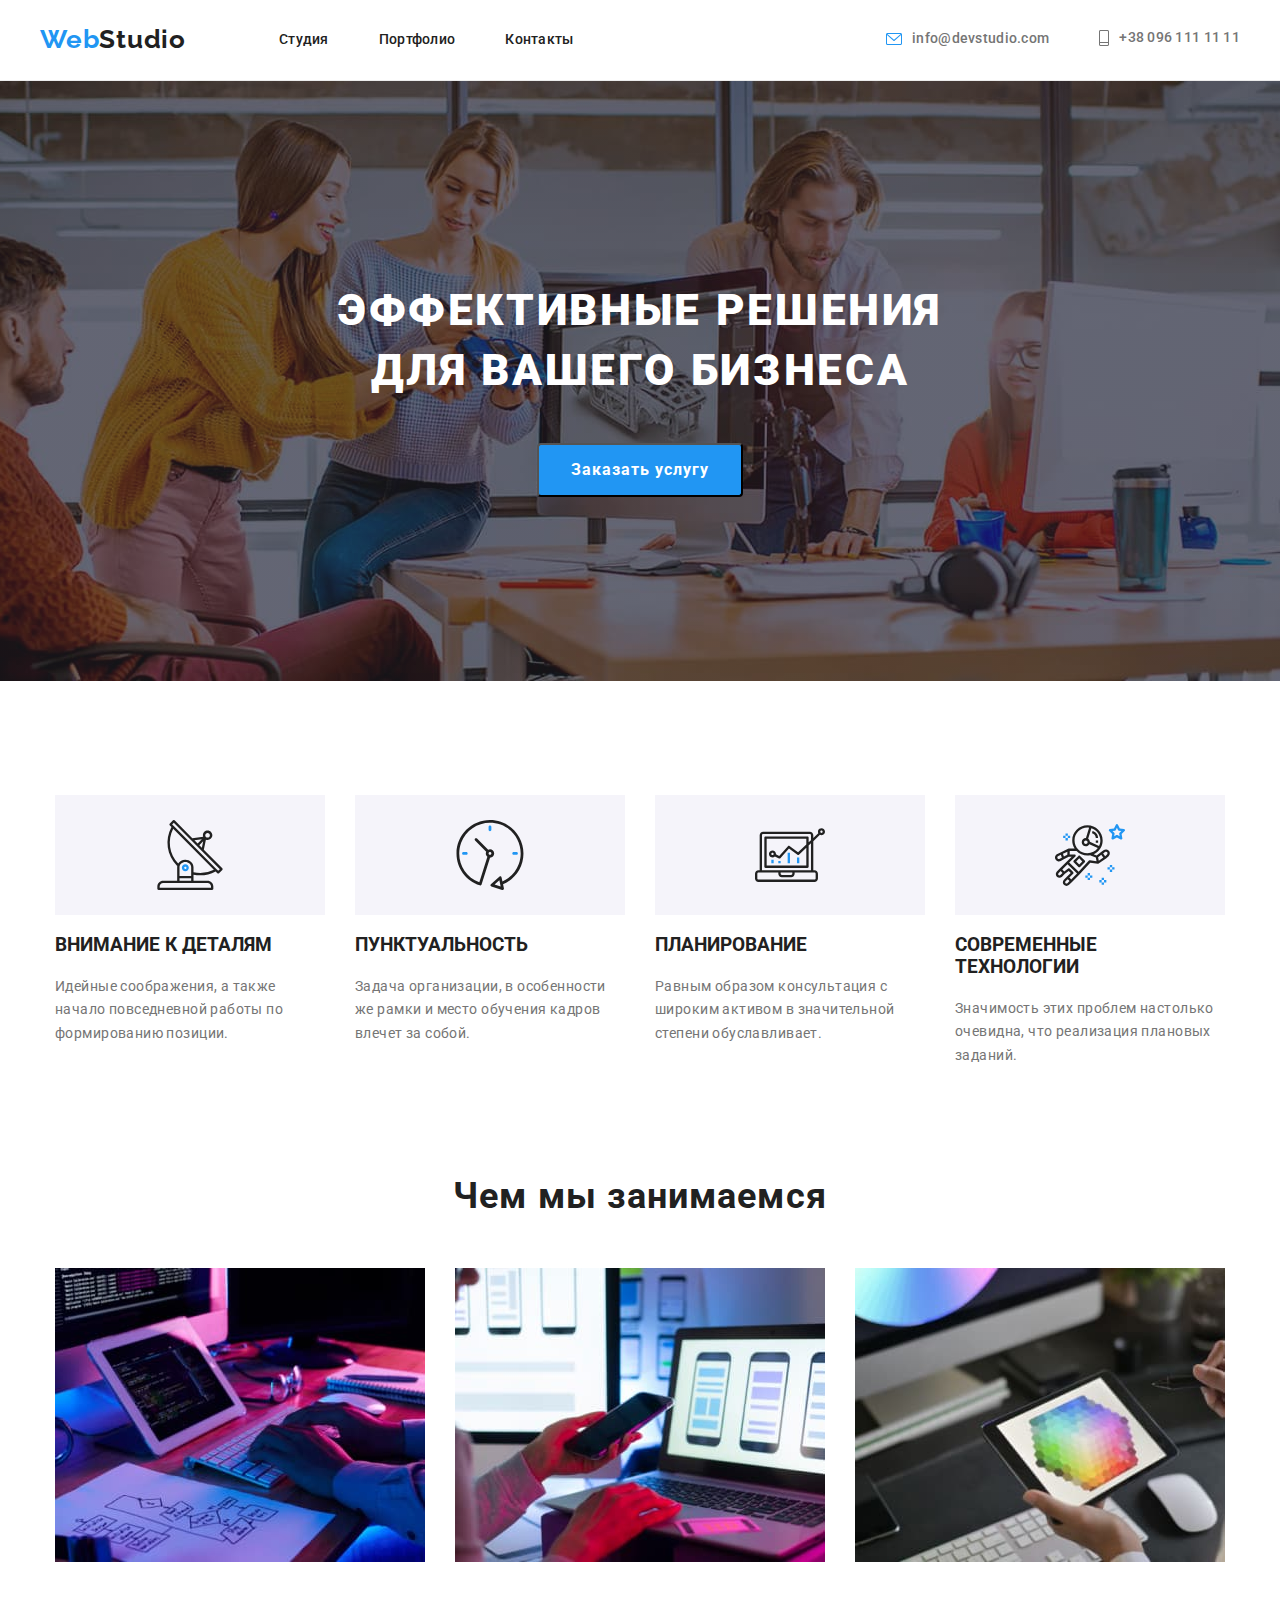
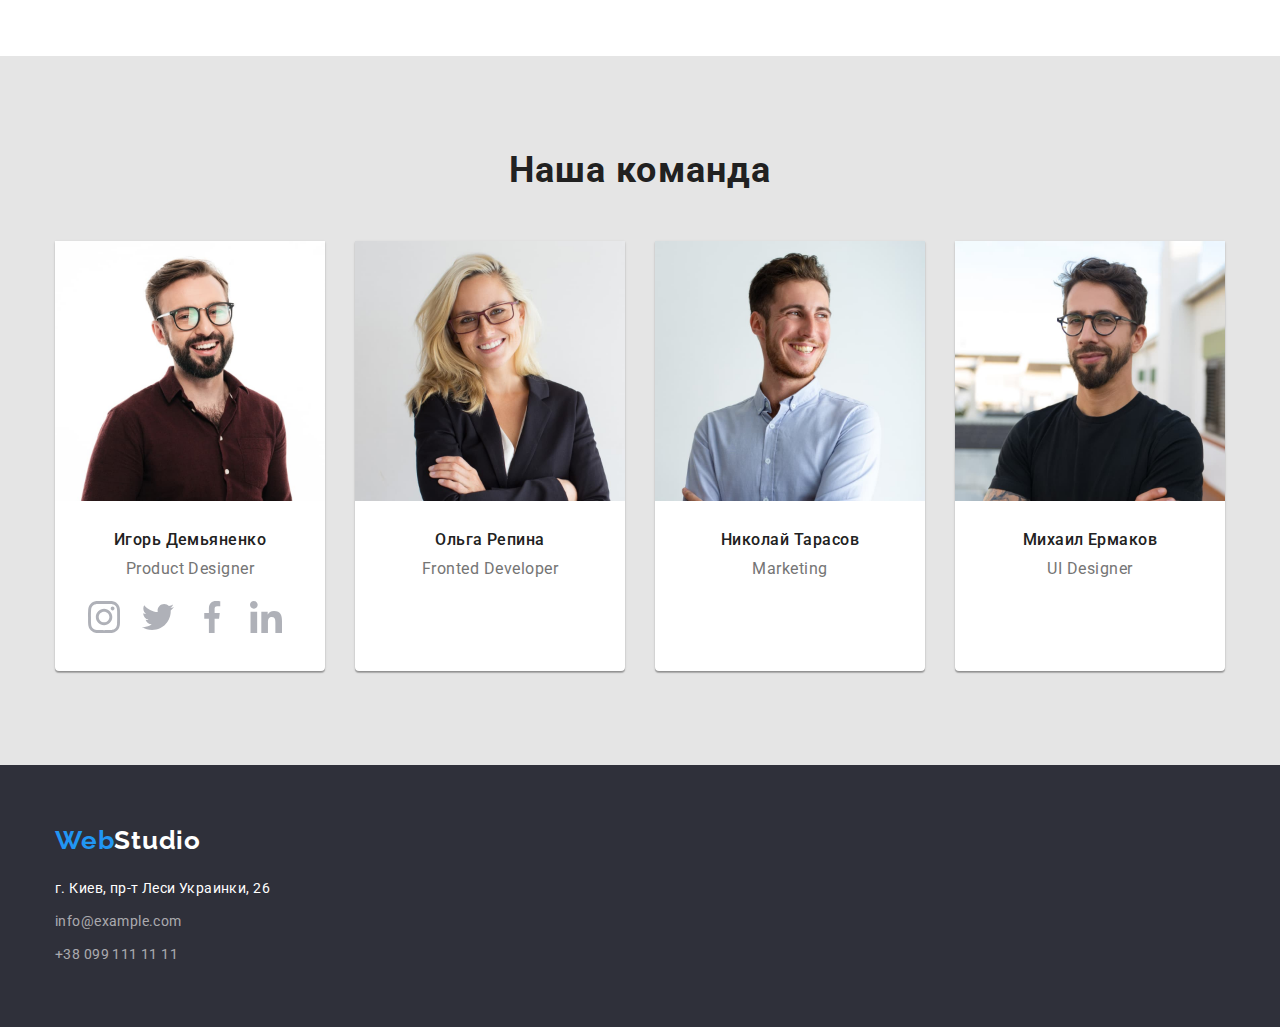
==== index.html @ d70fe823 "doing icons" ====
<!DOCTYPE html>
<html lang="ru">
  <head>
    <meta charset="UTF-8" />
    <meta http-equiv="X-UA-Compatible" content="IE=edge" />
    <meta name="viewport" content="width=device-width, initial-scale=1.0" />

    <title>Web Studio</title>
    <link rel="preconnect" href="https://fonts.gstatic.com" />
    <link
      href="https://fonts.googleapis.com/css2?family=Raleway:wght@700&family=Roboto:wght@400;500;700;900&display=swap"
      rel="stylesheet"
    />
    <link rel=stylesheet"
    href="https://cdnjs.cloudflare.com/ajax/libs/modern-normalize/1.0.0/modern-normalize.min.css">
    <link href="css/styles.css" type="text/css" rel="stylesheet" />
  </head>
  <body>

    <header class="page-header">
      <div class="container">
               
        <nav class="display-nav-page">
            <a class="logo" href="./index.html">Web<span class="studio-black">Studio</span></a>
          <ul class="site-nav list">
            <li class="group"><a class="link-header" href="/index.html">Студия</a></li>
            <li class="group">
              <a class="link-header" href="./portfolio.html">Портфолио</a>
            </li>
            <li class="group"><a class="link-header" href="">Контакты</a></li>
          </ul>
        </nav>
        <ul class="auth-nav list">
          <li class="group">
            <a class="link-header" href="mailto:info@devstudio.com"
              ><span class="icons-letter"></span>info@devstudio.com</a>
            
          </li>
          <li class="group">
            <a class="link-header" href="tel:+380961111111"
              ><span class="icons-tel"></span>+38 096 111 11 11</a
            >
          </li>
        </ul>
      </div>
    </header>
    <main>
      <div class="pictures-hero">
      <section class="page-hero">
          <h1 class="hero-title">Эффективные решения<br> для вашего бизнеса</h1>
          <button class="style-button" type="button">Заказать услугу</button>
      </section>
      </div>

      <section class="section-detail">
        <h2></h2>
        <div class="container">
          <ul class="features-list list">
            <li class="block-features">
              <h3 class="feature-title">ВНИМАНИЕ К ДЕТАЛЯМ</h3>
              <p>
                Идейные соображения, а также начало повседневной работы по
                формированию позиции.
              </p>
            </li>

            <li class="block-features">
              <h3 class="feature-title">ПУНКТУАЛЬНОСТЬ</h3>
              <p>
                Задача организации, в особенности же рамки и место обучения
                кадров влечет за собой.
              </p>
            </li>

            <li class="block-features">
              <h3 class="feature-title">ПЛАНИРОВАНИЕ</h3>
              <p>
                Равным образом консультация с широким активом в значительной
                степени обуславливает.
              </p>
            </li>

            <li class="block-features">
              <h3 class="feature-title">СОВРЕМЕННЫЕ ТЕХНОЛОГИИ</h3>
              <p>
                Значимость этих проблем настолько очевидна, что реализация
                плановых заданий.
              </p>
            </li>
          </ul>
        </div>
      </section>

      <section class="section">
        <div class="container">
          <h2 class="doing-work">Чем мы занимаемся</h2>
          <ul class="works list">
            <li class="block-works">
              <img src="./images/img(7).jpg" alt="IOS приложения" width="370" />
            </li>
            <li class="block-works">
              <img
                src="./images/img(1)(1).jpg"
                alt="Android приложения"
                width="370"
              />
            </li>
            <li class="block-works">
              <img
                src="./images/img(2)(1).jpg"
                alt="Windows приложения"
                width="370"
              />
            </li>
          </ul>
        </div>
      </section>
      <section class="team">
        <section class="section">
          <div class="container">
            <h2 class="doing-work">Наша команда</h2>

            <ul class="features list">
              <li class="person-features">
                <img
                  src="./images/img(3)(1).jpg"
                  alt="Product Designer"
                  width="270"
                />
                <div class="title-name-work"><h3 class="works-names">Игорь Демьяненко</h3>
                <p>Product Designer</p></div>
              
                  <ul class="icons-team">
                    <li class="icon-item"><a class="icons-social" href="">
                      <svg class="icon-inst">
                        <use href="./images/icons/icons.svg#icon-instagram"></use>
                      </svg>
                    </a></li>
                    <li class="icon-item"><a class="icons-social" href=""><svg class="icon-inst">
                      <use href="./images/icons/icons.svg#icon-twitter"></use>
                    </svg>
                  </a></li>
                    <li class="icon-item"><a class="icons-social" href=""><svg class="icon-inst">
                      <use href="./images/icons/icons.svg#icon-facebook"></use>
                    </svg></a></li>
                    <li class="icon-item"><a class="icons-social" href=""><svg class="icon-inst">
                      <use href="./images/icons/icons.svg#icon-linkedin"></use>
                    </svg></a></li>
                  </ul>
                
              </li>

              <li class="person-features">
                <img
                  src="./images/img(4)(1).jpg"
                  alt="Fronted Developer"
                  width="270"
                /><div class="title-name-work"><h3 class="works-names">Ольга Репина</h3>
                <p>Fronted Developer</p></div>
                
              </li>

              <li class="person-features">
                <img src="./images/img(5)(1).jpg" alt="Marketing" width="270" />
                <div class="title-name-work"><h3 class="works-names">Николай Тарасов</h3>
                <p>Marketing</p></div>
              </li>

              <li class="person-features">
                <img
                  src="./images/img(6)(1).jpg"
                  alt="UI Designer"
                  width="270"
                /><div class="title-name-work"><h3 class="works-names">Михаил Ермаков</h3>
                <p>UI Designer</p></div>
                
              </li>
            </ul>
          </div>
        </section>
      </section>
    </main>
    <footer class="address">
      <div class="container">
        <a href="./index.html" class="logo"
          >Web<span class="studio-white">Studio</span></a
        >
        <address>
          <ul class="footer-list list">
            <li class="street-house">г. Киев, пр-т Леси Украинки, 26</li>
            <li>
              <a class="email-address" href="mailto:info@example.com"
                >info@example.com</a
              >
            </li>
            <li>
              <a class="tel-address" href="tel:+380991111111"
                >+38 099 111 11 11</a
              >
            </li>
          </ul>
        </address>
      </div>
    </footer>
  </body>
</html>
---- css/styles.css ----
:root {
  --primery-color: #212121;
  --title-color: #757575;
  --accent-color: #2196f3;
  --primery-background: white;
  --section-background: #e5e5e5;
  --card-set-gap: 30px;
  --card-shadow: 0px 2px 1px -1px rgba(0, 0, 0, 0.2),
    opx 1px 1px 0px rgba(0, 0, 0, 0.14), 0px 1px 3px 0px rgba(0, 0, 0, 0.12);
  --primery-text: "Roboto", sans-serif;
}
/* Изменение стандарта разметки страницы с content- box,
 для стабилизации ширины */

html {
  box-sizing: border-box;
}
/* *,
*::before,
*::after {
  box-sizing: inherit;
} */

body {
  font-family: var(--primery-text);
  color: var(--primery-color);
  background: var(--primery-background);
  text-decoration: none;
  margin: 0;
}
img {
  display: block;
}

.container {
  width: 1200px;
  margin-left: auto;
  margin-right: auto;
  padding-left: 15px;
  padding-right: 15px;
  box-sizing: border-box;
  /* background-color: tomato; */
}

.list {
  list-style: none;
  margin: 0;
  padding: 0;
}
/* top header */

.logo {
  /* cursor: default; */
  font-family: Raleway;
  font-weight: bold;
  font-size: 26px;
  line-height: 1.2em;
  text-decoration: none;
  letter-spacing: 0.03em;
  color: var(--accent-color);
  margin: 0px;
  /* display: flex; */
}
.studio-black {
  color: var(--primery-color);
}
/* front header */
.link-header {
  text-decoration: none;
  /* cursor: default; */
}

.page-header {
  font-family: var(--primery-text);
  font-weight: 500;
  font-size: 14px;
  line-height: 1.14em;
  letter-spacing: 0.02em;
  text-decoration: none;
  border-bottom: 1px solid #ececec;
  padding-bottom: 25px;
  padding-top: 24px;
}
/* header menu */
.page-header .container {
  display: flex;
  justify-content: space-between;
  padding: 0;
}

.display-nav-page {
  display: flex;
  align-items: center;
}
.site-nav {
  display: flex;
  margin-left: 93px;
  padding: 0;
}
.site-nav .group {
  margin-left: 50px;
}
.site-nav .group:first-child {
  margin-left: 0;
}
.auth-nav {
  display: flex;
  align-items: center;
  padding: 0;
}
.auth-nav .group {
  margin-right: 50px;
}
.auth-nav .group:last-child {
  margin-right: 0;
}
.page-hero {
  /* background: #2f303a; */
  color: #ffffff;
  font-family: var(--primery-text);
  font-weight: 900;
  font-size: 44px;
  line-height: 1.36em;
  text-align: center;
  letter-spacing: 0.06em;
  text-transform: uppercase;
  padding-top: 200px;
  padding-bottom: 200px;
}
/* Four works with back.-image */

.pictures-hero {
  max-width: 1600px;
  height: 600px;
  margin-left: auto;
  margin-right: auto;
  background-image: linear-gradient(
      to right,
      rgba(47, 48, 58, 0.4),
      rgba(47, 48, 58, 0.4)
    ),
    url("../images/Img(1)66.jpg");
  background-position: center;
  background-size: cover;
  background-repeat: no-repeat;
}

.hero-title {
  font-family: var(--primery-text);
  font-weight: 900;
  font-size: 44px;
  line-height: 1.36em;
  text-align: center;
  align-self: center;
  letter-spacing: 0.06em;
  text-transform: uppercase;
  margin: 0 0 30px 0;
}

.auth-nav.link {
  font-family: var(--primery-text);
  font-weight: 500;
  font-size: 14px;
  line-height: 1.14em;
  letter-spacing: 0.02em;
}

.page-hero button {
  font-family: var(--primery-text);
  font-weight: bold;
  font-size: 16px;
  line-height: 1.87em;
  align-items: center;
  text-align: center;
  letter-spacing: 0.06em;
  border-radius: 4px;
}

/* body */
/* optimization details work */
.section {
  padding-top: 94px;
  padding-bottom: 94px;
}
.section-detail {
  padding-top: 94px;
}
.empty {
  pading-bottom: 0;
}
.features-list {
  display: flex;
  flex-wrap: wrap;
  padding: 0;
  margin-right: -30px;
}
.features-list .block-features {
  width: 270px;
  margin-right: 30px;
}
.block-features::before {
  content: "";
  display: block;
  height: 120px;
  background-repeat: no-repeat;
  background-position: center;
  background-color: #f5f4fa;
}
.block-features:nth-child(1)::before {
  background-image: url(..//images/icons/antenna.svg);
}
.block-features:nth-child(2)::before {
  background-image: url(..//images/icons/2.svg);
}
.block-features:nth-child(3)::before {
  background-image: url(..//images/icons/3.svg);
}
.block-features:nth-child(4)::before {
  background-image: url(..//images/icons/4.svg);
}
/* persons team Icons */

.icons-team {
  display: flex;
  justify-content: center;
  align-items: center;
  flex-direction: row;
  margin: 0;
  padding: 0;
  list-style: none;
  margin-left: -10px;
}
.icon-item {
  margin-left: 10px;
  margin-bottom: 32px;
}
.icon-item:first-child {
  margin-left: 0;
}
.icons-social {
  width: 44px;
  height: 44px;
  border-radius: 50%;
  display: flex;
  justify-content: center;
  align-items: center;
}
.icon-inst {
  width: 32px;
  height: 32px;
  fill: #AFB1B8
}
.icons-social:hover,
.icons-social:focus {
  background: var(--accent-color);
  color: white;
} 

/* .icons-social:nth-child(1) {
  background-image: url(..//images/icons.svg/instagram.svg); 
  background-position: center;
  background-repeat: no-repeat;
  border-radius: 50%;
  background-size: 20px;
  margin-left: 30px;
}
.icons-social:nth-child(2) {
  background-image: url(..//images/icons.svg/twitter.svg); 
  background-position: center;
  background-repeat: no-repeat;
  border-radius: 50%;
}
.icons-social:nth-child(3) {
  background-image: url(..//images/icons.svg/facebook.svg); 
  background-position: center;
  background-repeat: no-repeat;
  border-radius: 50%;
}
.icons-social:nth-child(4) {
  background-image: url(..//images/icons.svg/linkedin.svg); 
   background-position: center;
  background-repeat: no-repeat;
  border-radius: 50%; 
  margin-right: 30px;
}
.icons-social {
  margin: 10px; */
}
*/ .features-list h3 {
  font-family: var(--primery-text);
  font-weight: bold;
  font-size: 14px;
  line-height: 1.14em;
  letter-spacing: 0.03em;
  text-transform: uppercase;
}

.features-list p {
  color: var(--title-color);
  font-family: var(--primery-text);
  font-size: 14px;
  line-height: 1.7em;
  letter-spacing: 0.03em;
}
.works {
  margin-top: 0;
  display: flex;
  /* flex-wrap: nowrap; */
  /* align-self: center; */
}
.block-works {
  margin-left: 30px;
}
.block-works:first-child {
  margin-left: 0;
}

.doing-work {
  font-family: var(--primery-text);
  font-weight: bold;
  font-size: 36px;
  line-height: 1.16em;
  text-align: center;
  letter-spacing: 0.03em;

  margin: 0 0 50px;
}
.works-names {
  font-family: var(--primery-text);
  font-weight: 500;
  font-size: 16px;
  line-height: 1.18;
  text-align: center;
  letter-spacing: 0.03em;
  margin: 0;
  padding-bottom: 10px;
}
.title-name-work {
  text-align: center;
  padding-bottom: 16px;
  padding-top: 30px;
}

.features-list {
  margin-bottom: 0;
}
.features {
  display: flex;
  flex-wrap: nowrap;
  margin: 0;
  padding: 0;
}
.features .person-features {
  box-shadow: 0px 1px 3px rgba(0, 0, 0, 0.12), 0px 1px 1px rgba(0, 0, 0, 0.14),
    0px 2px 1px rgba(0, 0, 0, 0.2);
  border-radius: 0px 0px 4px 4px;
  background: var(--primery-background);
  margin-left: 30px;
}
.features .person-features:first-child {
  margin-left: 0;
}
/* box-shadow: var(--card-shadow);*/

.features p {
  font-family: var(--primery-text);
  font-size: 16px;
  line-height: 1.18em;
  text-align: center;
  letter-spacing: 0.03em;
  color: var(--title-color);
  margin: 0;
}

.site-nav .link-header {
  font-family: var(--primery-text);
  font-weight: 500;
  font-size: 14px;
  line-height: 1.14em;
  letter-spacing: 0.02em;
  color: var(--primery-color);
}
/* Icons headre-contacts */
.link-header {
  display: inline-flex;
  align-items: center;
}
.icons-letter {
  display: inline-block;
  width: 16px;
  height: 12px;
  margin-right: 10px;
  background-image: url(..//images/icons/convert.svg);
}
.icons-tel {
  display: inline-block;
  width: 10px;
  height: 16px;
  margin-right: 10px;
  background-image: url(..//images/icons/phone.svg);
}

.site-nav .link-header:hover,
.site-nav .link-header:focus,
.auth-nav .link-header:hover,
.auth-nav .link-header:focus {
  color: var(--accent-color);
}
.auth-nav .link-header {
  color: var(--title-color);
}
.features-list p {
  color: var(--title-color);
}

/* colors section */

.section {
  color: var(--primery-color);
}
.team {
  background-color: var(--section-background);
}

.section-button p {
  color: var(--title-color);
}

/* footer */

.address {
  background: #2f303a;
  font-family: var(--primery-text);
  font-weight: normal;
  font-size: 14px;
  line-height: 1.71em;
  letter-spacing: 0.03em;
  margin: 0;
  padding: 60px 0 60px;
}

.email-address {
  font-family: var(--primery-text);
  font-style: normal;
  font-weight: normal;
  font-size: 14px;
  line-height: 1.71em;
  letter-spacing: 0.03em;
  color: rgba(255, 255, 255, 0.6);
}
address li {
  margin-top: 9px;
}
.footer-list {
  padding: 0;
  margin: 0;
}
.tel-address {
  font-family: var(--primery-text);
  font-weight: normal;
  font-size: 14px;
  line-height: 1.71em;
  letter-spacing: 0.03em;
  color: rgba(255, 255, 255, 0.6);
}

.street-house {
  font-family: var(--primery-text);
  font-style: normal;
  font-weight: normal;
  font-size: 14px;
  line-height: 1.71;
  color: #ffffff;
  letter-spacing: 0.03em;
  margin-top: 20px;
}

/* button */

.style-button {
  color: white;
  background: var(--accent-color);
  cursor: pointer;
  padding: 10px 32px;
  margin: auto;
}

/* sectioin porfolio */

.section-button {
  font-family: var(--primery-text);
  font-weight: 500;
  font-size: 16px;
  line-height: 1.62em;
  /* text-align: center; */
  letter-spacing: 0.03em;
  color: var(--primery-color);
  padding-top: 94px;
  padding-bottom: 94px;
}
.button-line {
  justify-content: center;
  display: flex;
  list-style: none;
  margin-bottom: 56px;
  padding: 0;
  margin-top: 0;
}

.link {
  font-family: var(--primery-text);
  font-weight: 500;
  font-size: 16px;
  line-height: 1.62em;
  text-align: center;
  letter-spacing: 0.03em;

  padding: 6px 22px;
  /* background: var(--primery-background); */
  border-radius: 4px;
  cursor: pointer;
  border: none;
  background: #f5f4fa;
}
.button-line li {
  margin-left: 8px;
}
.button-line li:first-child {
  margin-left: 0;
}

.link:hover,
.link:focus {
  background-color: var(--accent-color);
  color: var(--primery-background);
}
.link {
  color: var(--primery-color);
}

.project-works h3 {
  font-family: var(--primery-text);
  font-style: normal;
  font-weight: bold;
  font-size: 18px;
  line-height: 2em;
  letter-spacing: 0.06em;
}

.project-works p {
  font-family: var(--primery-text);
  font-weight: normal;
  font-size: 16px;
  line-height: 1.87em;
  letter-spacing: 0.03em;
}
/* оформление flexbox-index */
.feautures-list {
  display: flex;
}

/* оформление flexbox-portfolio */
.project-works {
  display: flex;
  flex-wrap: wrap;
  padding: 0;
  margin-bottom: 0;
  /* margin-left: calc(-1 * var(--card-set-gap));
  margin-top: calc(-1 * var(--card-set-gap)); */
}

.project-works .block-projects {
  flex-basis: calc(100% / 3 -20px);
  margin-left: var(--card-set-gap);
  margin-top: var(--card-set-gap);
}
.block-projects:nth-child(3n + 1) {
  margin-left: 0;
}
.block-projects:nth-child(-n + 3) {
  margin-top: auto;
}
.card-heading {
  padding: 0 0 4px 0;
  text-align: left;
  margin: 0 24px;
}

.card-text {
  text-align: left;
  margin: 0 24px;
}
.card-content {
  border: 1px solid #eeeeee;
  padding: 20px 0;
}

/* logo white */
.studio-white {
  color: white;
}
.email-address,
.tel-address {
  font-style: normal;
  text-decoration: none;
}
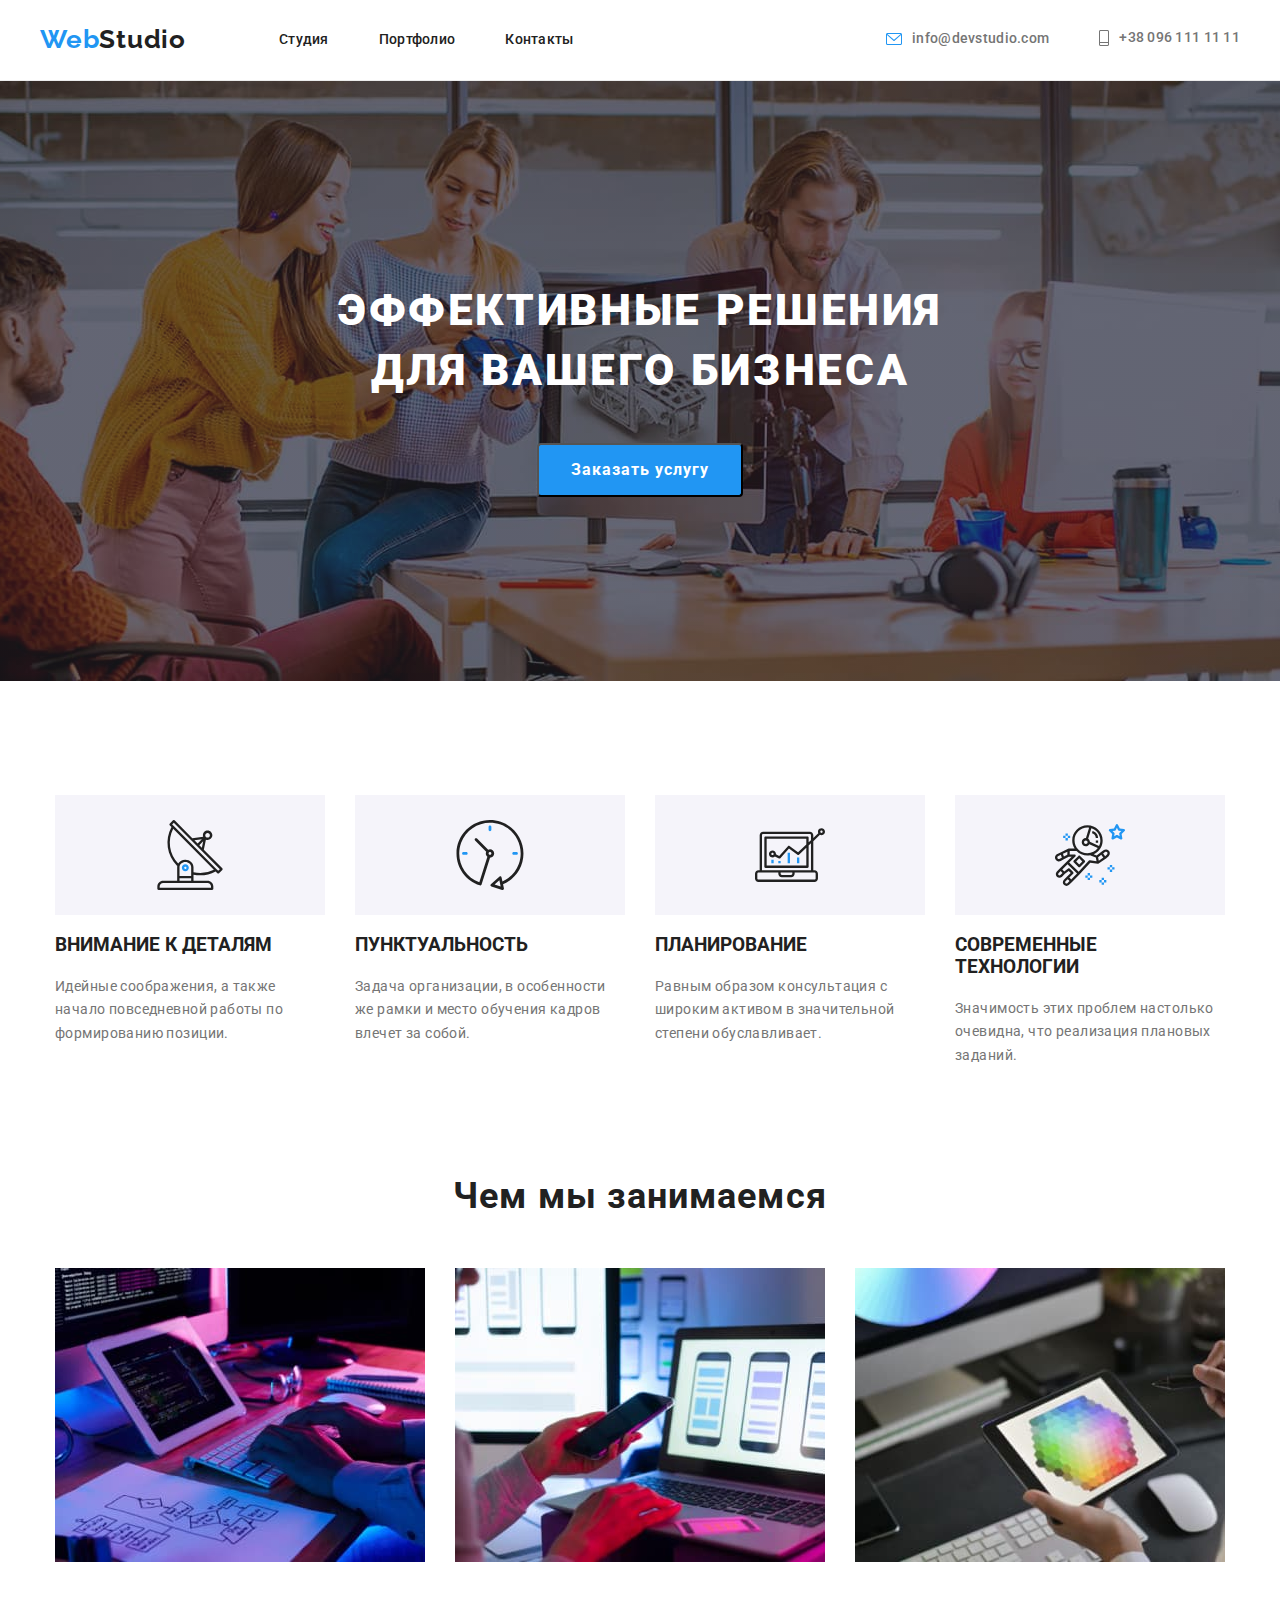
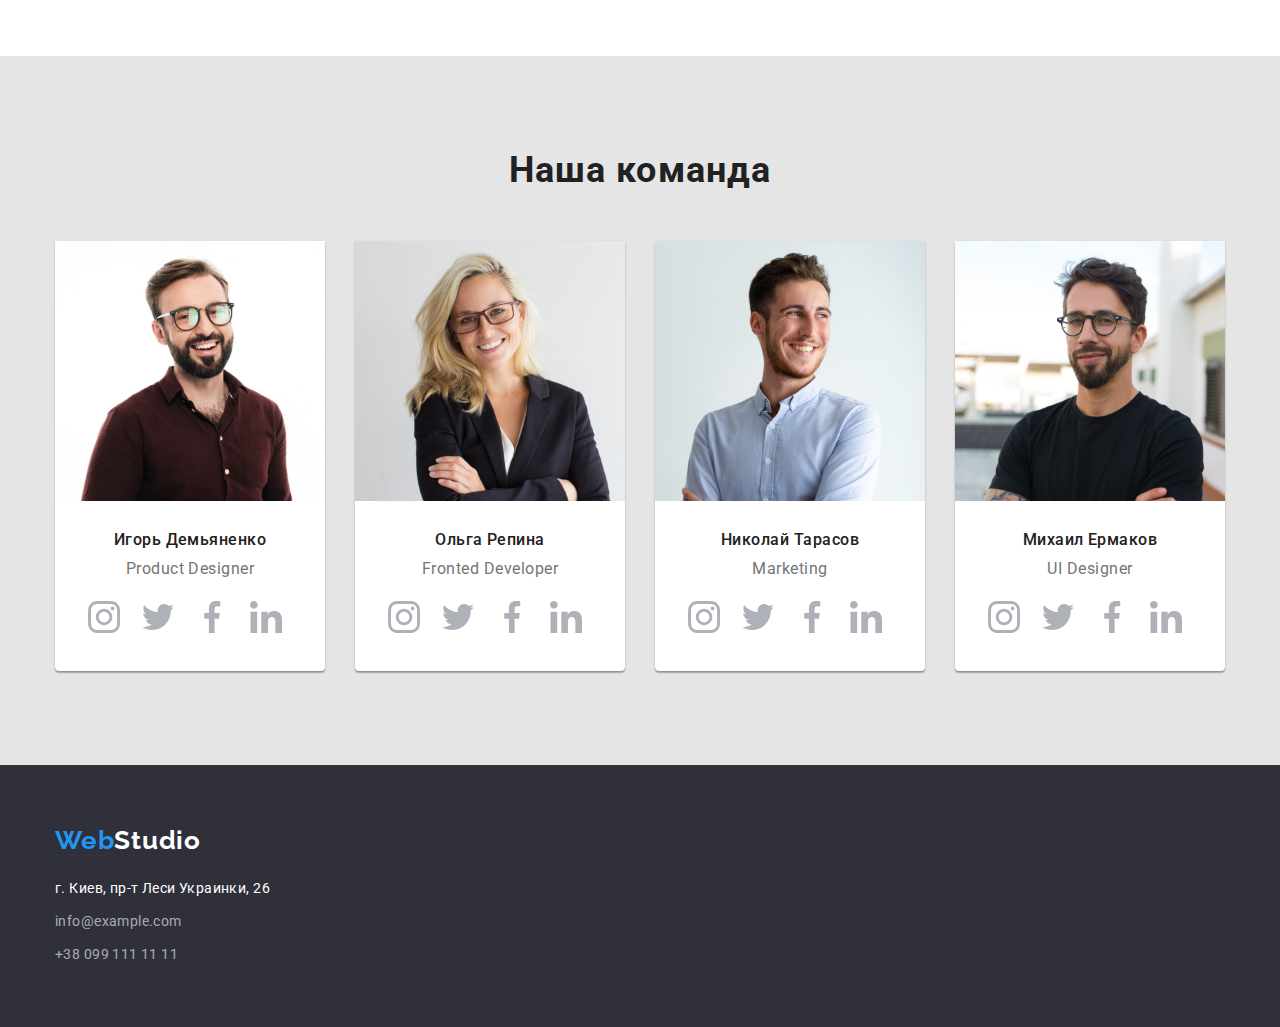
==== commit 59c88d3a: "before clients" ====
--- a/index.html
+++ b/index.html
@@ -157,6 +157,23 @@
                   width="270"
                 /><div class="title-name-work"><h3 class="works-names">Ольга Репина</h3>
                 <p>Fronted Developer</p></div>
+                <ul class="icons-team">
+                  <li class="icon-item"><a class="icons-social" href="">
+                      <svg class="icon-inst">
+                        <use href="./images/icons/icons.svg#icon-instagram"></use>
+                      </svg>
+                    </a></li>
+                  <li class="icon-item"><a class="icons-social" href=""><svg class="icon-inst">
+                        <use href="./images/icons/icons.svg#icon-twitter"></use>
+                      </svg>
+                    </a></li>
+                  <li class="icon-item"><a class="icons-social" href=""><svg class="icon-inst">
+                        <use href="./images/icons/icons.svg#icon-facebook"></use>
+                      </svg></a></li>
+                  <li class="icon-item"><a class="icons-social" href=""><svg class="icon-inst">
+                        <use href="./images/icons/icons.svg#icon-linkedin"></use>
+                      </svg></a></li>
+                </ul>
                 
               </li>
 
@@ -164,6 +181,23 @@
                 <img src="./images/img(5)(1).jpg" alt="Marketing" width="270" />
                 <div class="title-name-work"><h3 class="works-names">Николай Тарасов</h3>
                 <p>Marketing</p></div>
+                <ul class="icons-team">
+                  <li class="icon-item"><a class="icons-social" href="">
+                      <svg class="icon-inst">
+                        <use href="./images/icons/icons.svg#icon-instagram"></use>
+                      </svg>
+                    </a></li>
+                  <li class="icon-item"><a class="icons-social" href=""><svg class="icon-inst">
+                        <use href="./images/icons/icons.svg#icon-twitter"></use>
+                      </svg>
+                    </a></li>
+                  <li class="icon-item"><a class="icons-social" href=""><svg class="icon-inst">
+                        <use href="./images/icons/icons.svg#icon-facebook"></use>
+                      </svg></a></li>
+                  <li class="icon-item"><a class="icons-social" href=""><svg class="icon-inst">
+                        <use href="./images/icons/icons.svg#icon-linkedin"></use>
+                      </svg></a></li>
+                </ul>
               </li>
 
               <li class="person-features">
@@ -173,6 +207,23 @@
                   width="270"
                 /><div class="title-name-work"><h3 class="works-names">Михаил Ермаков</h3>
                 <p>UI Designer</p></div>
+                <ul class="icons-team">
+                  <li class="icon-item"><a class="icons-social" href="">
+                      <svg class="icon-inst">
+                        <use href="./images/icons/icons.svg#icon-instagram"></use>
+                      </svg>
+                    </a></li>
+                  <li class="icon-item"><a class="icons-social" href=""><svg class="icon-inst">
+                        <use href="./images/icons/icons.svg#icon-twitter"></use>
+                      </svg>
+                    </a></li>
+                  <li class="icon-item"><a class="icons-social" href=""><svg class="icon-inst">
+                        <use href="./images/icons/icons.svg#icon-facebook"></use>
+                      </svg></a></li>
+                  <li class="icon-item"><a class="icons-social" href=""><svg class="icon-inst">
+                        <use href="./images/icons/icons.svg#icon-linkedin"></use>
+                      </svg></a></li>
+                </ul>
                 
               </li>
             </ul>
--- a/css/styles.css
+++ b/css/styles.css
@@ -248,13 +248,19 @@
 .icon-inst {
   width: 32px;
   height: 32px;
-  fill: #AFB1B8
-}
+  fill: #AFB1B8; 
+}
+ .icon-inst:hover,
+ .icon-inst:focus {
+  fill:#fff;
+ }
+
 .icons-social:hover,
 .icons-social:focus {
   background: var(--accent-color);
   color: white;
-} 
+  fill:#fff;
+}  
 
 /* .icons-social:nth-child(1) {
   background-image: url(..//images/icons.svg/instagram.svg); 
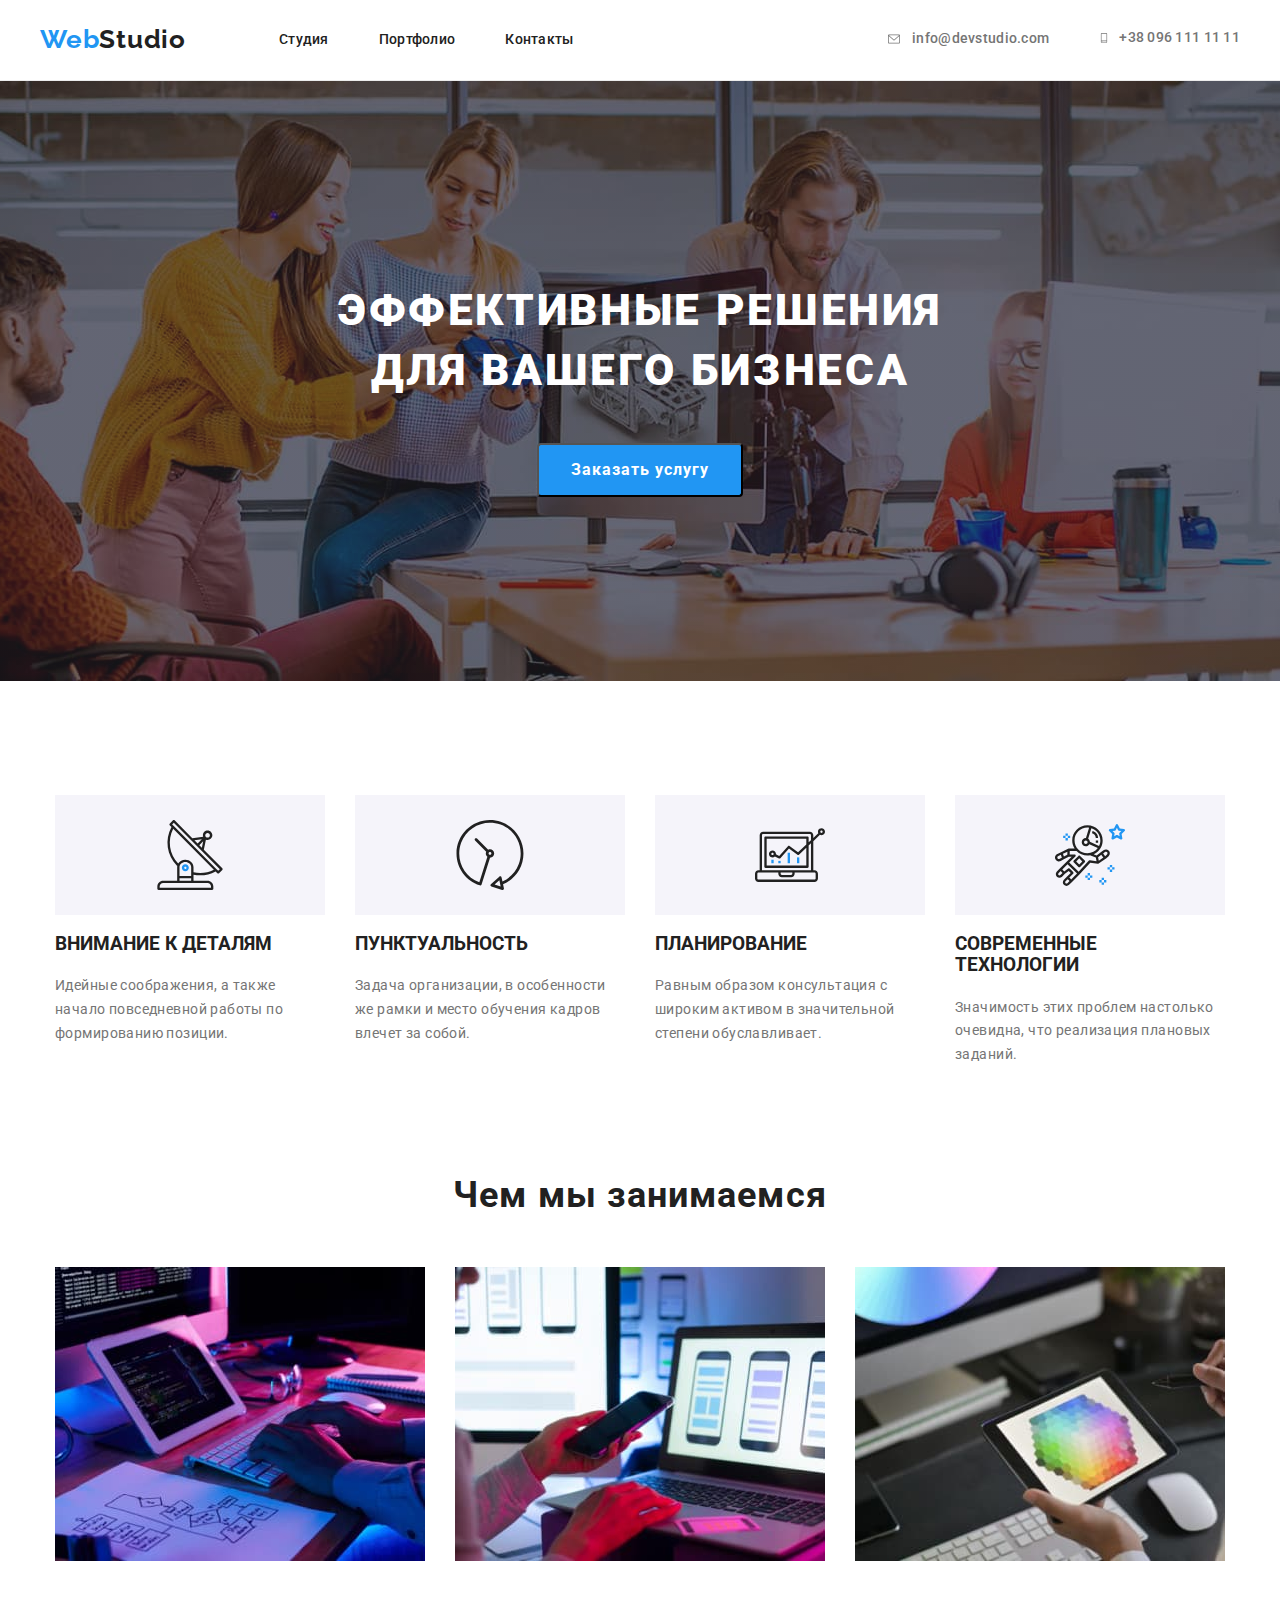
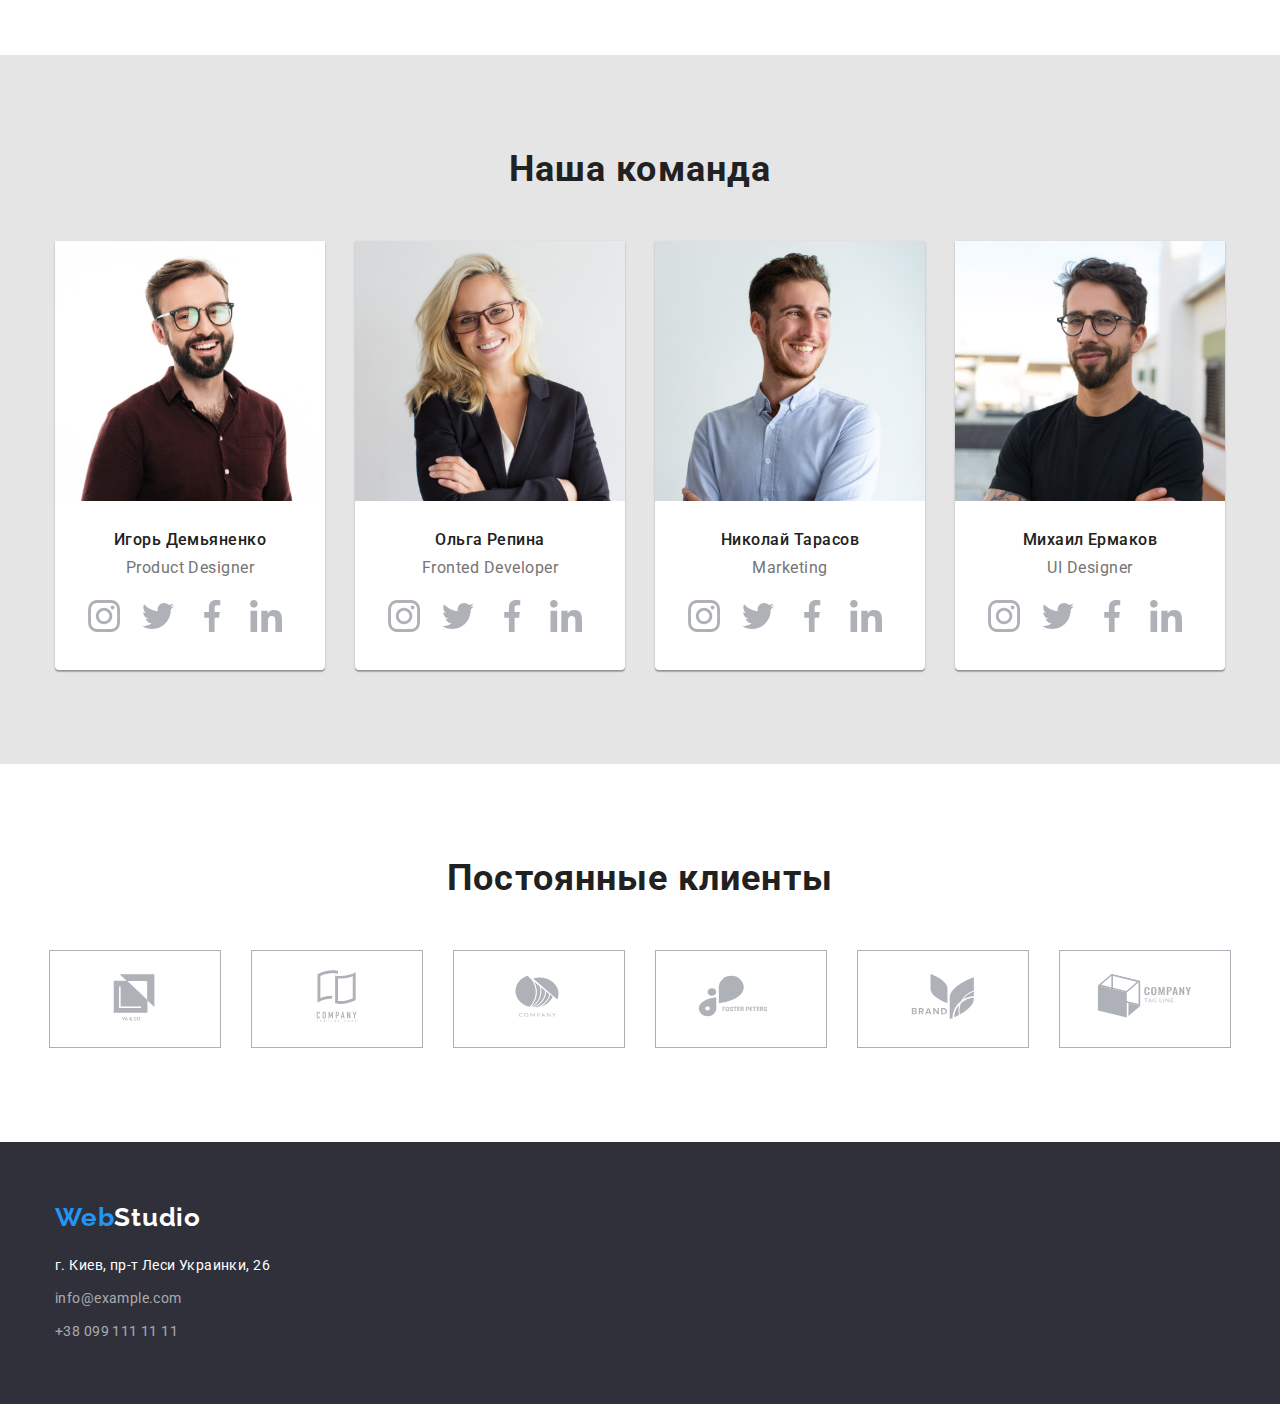
==== commit 7563cc89: "correct for svg" ====
--- a/index.html
+++ b/index.html
@@ -11,7 +11,7 @@
       href="https://fonts.googleapis.com/css2?family=Raleway:wght@700&family=Roboto:wght@400;500;700;900&display=swap"
       rel="stylesheet"
     />
-    <link rel=stylesheet"
+    <link rel="stylesheet"
     href="https://cdnjs.cloudflare.com/ajax/libs/modern-normalize/1.0.0/modern-normalize.min.css">
     <link href="css/styles.css" type="text/css" rel="stylesheet" />
   </head>
@@ -33,12 +33,14 @@
         <ul class="auth-nav list">
           <li class="group">
             <a class="link-header" href="mailto:info@devstudio.com"
-              ><span class="icons-letter"></span>info@devstudio.com</a>
+              ><svg class="icons-letter"><use href="/images/icon/icons.svg#icon-envelope"></use></svg>
+              info@devstudio.com</a>
             
           </li>
           <li class="group">
             <a class="link-header" href="tel:+380961111111"
-              ><span class="icons-tel"></span>+38 096 111 11 11</a
+              ><svg class="icons-tel"><use href="./images/icon/icons.svg#icon-smartphone">
+                </use></svg>+38 096 111 11 11</a
             >
           </li>
         </ul>
@@ -133,18 +135,18 @@
                   <ul class="icons-team">
                     <li class="icon-item"><a class="icons-social" href="">
                       <svg class="icon-inst">
-                        <use href="./images/icons/icons.svg#icon-instagram"></use>
+                        <use href="./images/icon/icons.svg#icon-instagram"></use>
                       </svg>
                     </a></li>
                     <li class="icon-item"><a class="icons-social" href=""><svg class="icon-inst">
-                      <use href="./images/icons/icons.svg#icon-twitter"></use>
+                      <use href="./images/icon/icons.svg#icon-twitter"></use>
                     </svg>
                   </a></li>
                     <li class="icon-item"><a class="icons-social" href=""><svg class="icon-inst">
-                      <use href="./images/icons/icons.svg#icon-facebook"></use>
+                      <use href="./images/icon/icons.svg#icon-facebook"></use>
                     </svg></a></li>
                     <li class="icon-item"><a class="icons-social" href=""><svg class="icon-inst">
-                      <use href="./images/icons/icons.svg#icon-linkedin"></use>
+                      <use href="./images/icon/icons.svg#icon-linkedin"></use>
                     </svg></a></li>
                   </ul>
                 
@@ -160,18 +162,18 @@
                 <ul class="icons-team">
                   <li class="icon-item"><a class="icons-social" href="">
                       <svg class="icon-inst">
-                        <use href="./images/icons/icons.svg#icon-instagram"></use>
-                      </svg>
-                    </a></li>
-                  <li class="icon-item"><a class="icons-social" href=""><svg class="icon-inst">
-                        <use href="./images/icons/icons.svg#icon-twitter"></use>
-                      </svg>
-                    </a></li>
-                  <li class="icon-item"><a class="icons-social" href=""><svg class="icon-inst">
-                        <use href="./images/icons/icons.svg#icon-facebook"></use>
-                      </svg></a></li>
-                  <li class="icon-item"><a class="icons-social" href=""><svg class="icon-inst">
-                        <use href="./images/icons/icons.svg#icon-linkedin"></use>
+                        <use href="./images/icon/icons.svg#icon-instagram"></use>
+                      </svg>
+                    </a></li>
+                  <li class="icon-item"><a class="icons-social" href=""><svg class="icon-inst">
+                        <use href="./images/icon/icons.svg#icon-twitter"></use>
+                      </svg>
+                    </a></li>
+                  <li class="icon-item"><a class="icons-social" href=""><svg class="icon-inst">
+                        <use href="./images/icon/icons.svg#icon-facebook"></use>
+                      </svg></a></li>
+                  <li class="icon-item"><a class="icons-social" href=""><svg class="icon-inst">
+                        <use href="./images/icon/icons.svg#icon-linkedin"></use>
                       </svg></a></li>
                 </ul>
                 
@@ -184,18 +186,18 @@
                 <ul class="icons-team">
                   <li class="icon-item"><a class="icons-social" href="">
                       <svg class="icon-inst">
-                        <use href="./images/icons/icons.svg#icon-instagram"></use>
-                      </svg>
-                    </a></li>
-                  <li class="icon-item"><a class="icons-social" href=""><svg class="icon-inst">
-                        <use href="./images/icons/icons.svg#icon-twitter"></use>
-                      </svg>
-                    </a></li>
-                  <li class="icon-item"><a class="icons-social" href=""><svg class="icon-inst">
-                        <use href="./images/icons/icons.svg#icon-facebook"></use>
-                      </svg></a></li>
-                  <li class="icon-item"><a class="icons-social" href=""><svg class="icon-inst">
-                        <use href="./images/icons/icons.svg#icon-linkedin"></use>
+                        <use href="./images/icon/icons.svg#icon-instagram"></use>
+                      </svg>
+                    </a></li>
+                  <li class="icon-item"><a class="icons-social" href=""><svg class="icon-inst">
+                        <use href="./images/icon/icons.svg#icon-twitter"></use>
+                      </svg>
+                    </a></li>
+                  <li class="icon-item"><a class="icons-social" href=""><svg class="icon-inst">
+                        <use href="./images/icon/icons.svg#icon-facebook"></use>
+                      </svg></a></li>
+                  <li class="icon-item"><a class="icons-social" href=""><svg class="icon-inst">
+                        <use href="./images/icon/icons.svg#icon-linkedin"></use>
                       </svg></a></li>
                 </ul>
               </li>
@@ -210,18 +212,18 @@
                 <ul class="icons-team">
                   <li class="icon-item"><a class="icons-social" href="">
                       <svg class="icon-inst">
-                        <use href="./images/icons/icons.svg#icon-instagram"></use>
-                      </svg>
-                    </a></li>
-                  <li class="icon-item"><a class="icons-social" href=""><svg class="icon-inst">
-                        <use href="./images/icons/icons.svg#icon-twitter"></use>
-                      </svg>
-                    </a></li>
-                  <li class="icon-item"><a class="icons-social" href=""><svg class="icon-inst">
-                        <use href="./images/icons/icons.svg#icon-facebook"></use>
-                      </svg></a></li>
-                  <li class="icon-item"><a class="icons-social" href=""><svg class="icon-inst">
-                        <use href="./images/icons/icons.svg#icon-linkedin"></use>
+                        <use href="./images/icon/icons.svg#icon-instagram"></use>
+                      </svg>
+                    </a></li>
+                  <li class="icon-item"><a class="icons-social" href=""><svg class="icon-inst">
+                        <use href="./images/icon/icons.svg#icon-twitter"></use>
+                      </svg>
+                    </a></li>
+                  <li class="icon-item"><a class="icons-social" href=""><svg class="icon-inst">
+                        <use href="./images/icon/icons.svg#icon-facebook"></use>
+                      </svg></a></li>
+                  <li class="icon-item"><a class="icons-social" href=""><svg class="icon-inst">
+                        <use href="./images/icon/icons.svg#icon-linkedin"></use>
                       </svg></a></li>
                 </ul>
                 
@@ -230,6 +232,33 @@
           </div>
         </section>
       </section>
+      <section class="section">
+        <div class="container">
+       <h2 class="company-clients">Постоянные клиенты</h2>
+        <ul class="item-clients">
+          <li class="border-icon"><button class="size-button-client" type="button"><svg class="icon-clients">
+            <use href="./images/icon/icons.svg#icon-Logo">
+            </use>
+          </svg></button></li>
+          <li class="border-icon"><button class="size-button-client" type="button"><svg class="icon-clients"><use href="./images/icon/icons.svg#icon-Logo1">
+          </use>
+          </svg></button></li>
+          <li class="border-icon"><button class="size-button-client" type="button"><svg class="icon-clients"><use href="./images/icon/icons.svg#icon-Logo2">
+          </use>
+          </svg></button></li>
+          <li class="border-icon"><button class="size-button-client" type="button"><svg class="icon-clients"><use href="./images/icon/icons.svg#icon-Logo3">
+          </use>
+          </svg></button></li>
+          <li class="border-icon"><button class="size-button-client" type="button"><svg class="icon-clients"><use href="./images/icon/icons.svg#icon-Logo4">
+          </use>
+          </svg></button></li>
+          <li class="border-icon"><button class="size-button-client" type="button"><svg class="icon-clients"><use href="./images/icon/icons.svg#icon-Logo5">
+          </use>
+          </svg></button></li>
+        </ul>
+        </div>
+      </section>
+      </main>
     </main>
     <footer class="address">
       <div class="container">
--- a/css/styles.css
+++ b/css/styles.css
@@ -207,16 +207,16 @@
   background-color: #f5f4fa;
 }
 .block-features:nth-child(1)::before {
-  background-image: url(..//images/icons/antenna.svg);
+  background-image: url(..//images/icons.svg/antenna.svg);
 }
 .block-features:nth-child(2)::before {
-  background-image: url(..//images/icons/2.svg);
+  background-image: url(..//images/icons.svg/2.svg);
 }
 .block-features:nth-child(3)::before {
-  background-image: url(..//images/icons/3.svg);
+  background-image: url(..//images/icons.svg/3.svg);
 }
 .block-features:nth-child(4)::before {
-  background-image: url(..//images/icons/4.svg);
+  background-image: url(..//images/icons.svg/4.svg);
 }
 /* persons team Icons */
 
@@ -386,24 +386,67 @@
   letter-spacing: 0.02em;
   color: var(--primery-color);
 }
+.company-clients {
+ font-family: var(--primery-text);
+  font-weight: bold;
+  font-size: 36px;
+  line-height: 1.16em;
+  text-align: center;
+  letter-spacing: 0.03em;
+margin: 0 0 50px 0;
+}
+.item-clients {
+  list-style: none;
+  display: flex;
+  align-items: center;
+  justify-content: center;
+  margin: 0;
+  padding: 0;
+}
+.border-icon {
+  border: 1px solid #AFB1B8;
+  margin-left: 30px;
+  fill: #AFB1B8;
+}
+.border-icon:hover {
+fill: #2196f3;
+}
+.border-icon:first-child {
+  margin-left: 0;
+}
+.size-button-client {
+  padding: 0; 
+  margin: 16px 32px;
+border:none;
+background-color: var(--primery-background);
+}
+.icon-clients {
+  width: 106px;
+height: 60px;
+
+}
 /* Icons headre-contacts */
 .link-header {
   display: inline-flex;
   align-items: center;
+  fill: #757575;
+ 
 }
 .icons-letter {
   display: inline-block;
   width: 16px;
   height: 12px;
   margin-right: 10px;
-  background-image: url(..//images/icons/convert.svg);
+  
 }
 .icons-tel {
   display: inline-block;
   width: 10px;
   height: 16px;
   margin-right: 10px;
-  background-image: url(..//images/icons/phone.svg);
+}
+.link-header:hover {
+  fill:var(--accent-color);
 }
 
 .site-nav .link-header:hover,
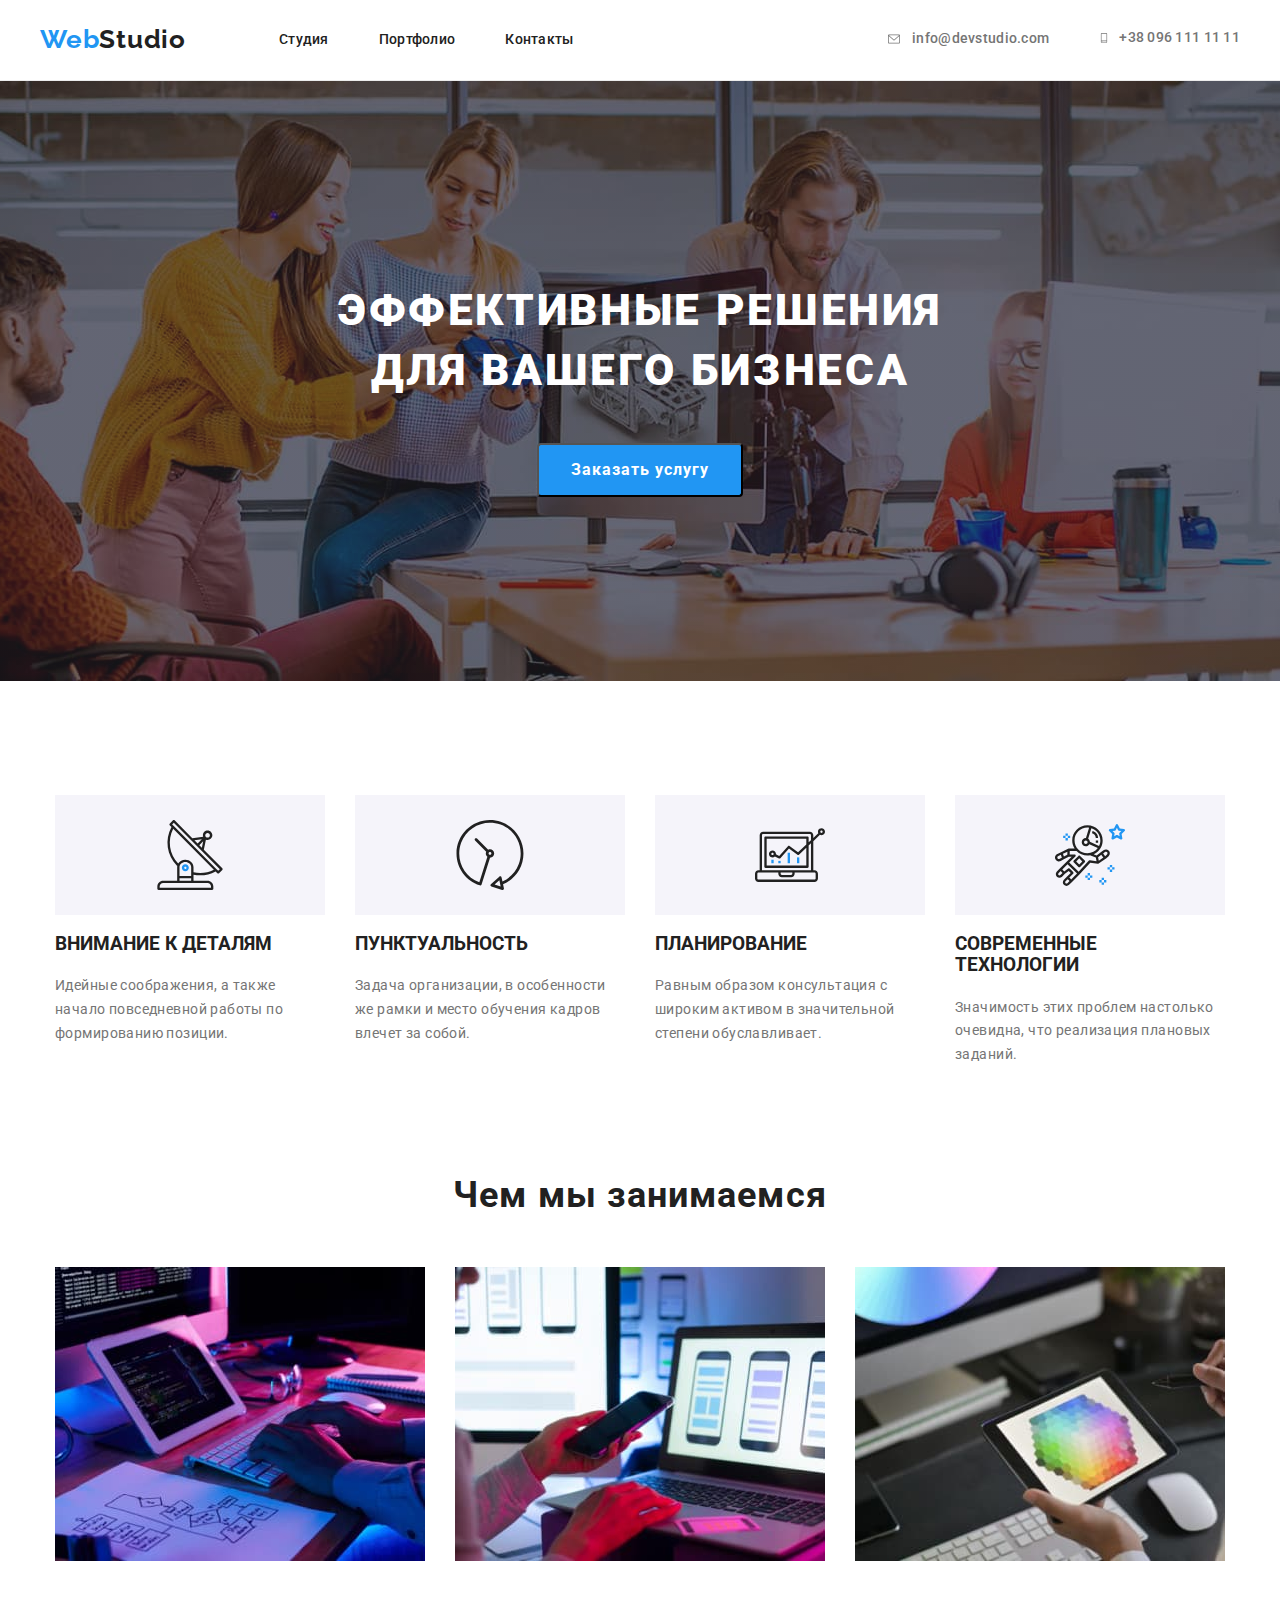
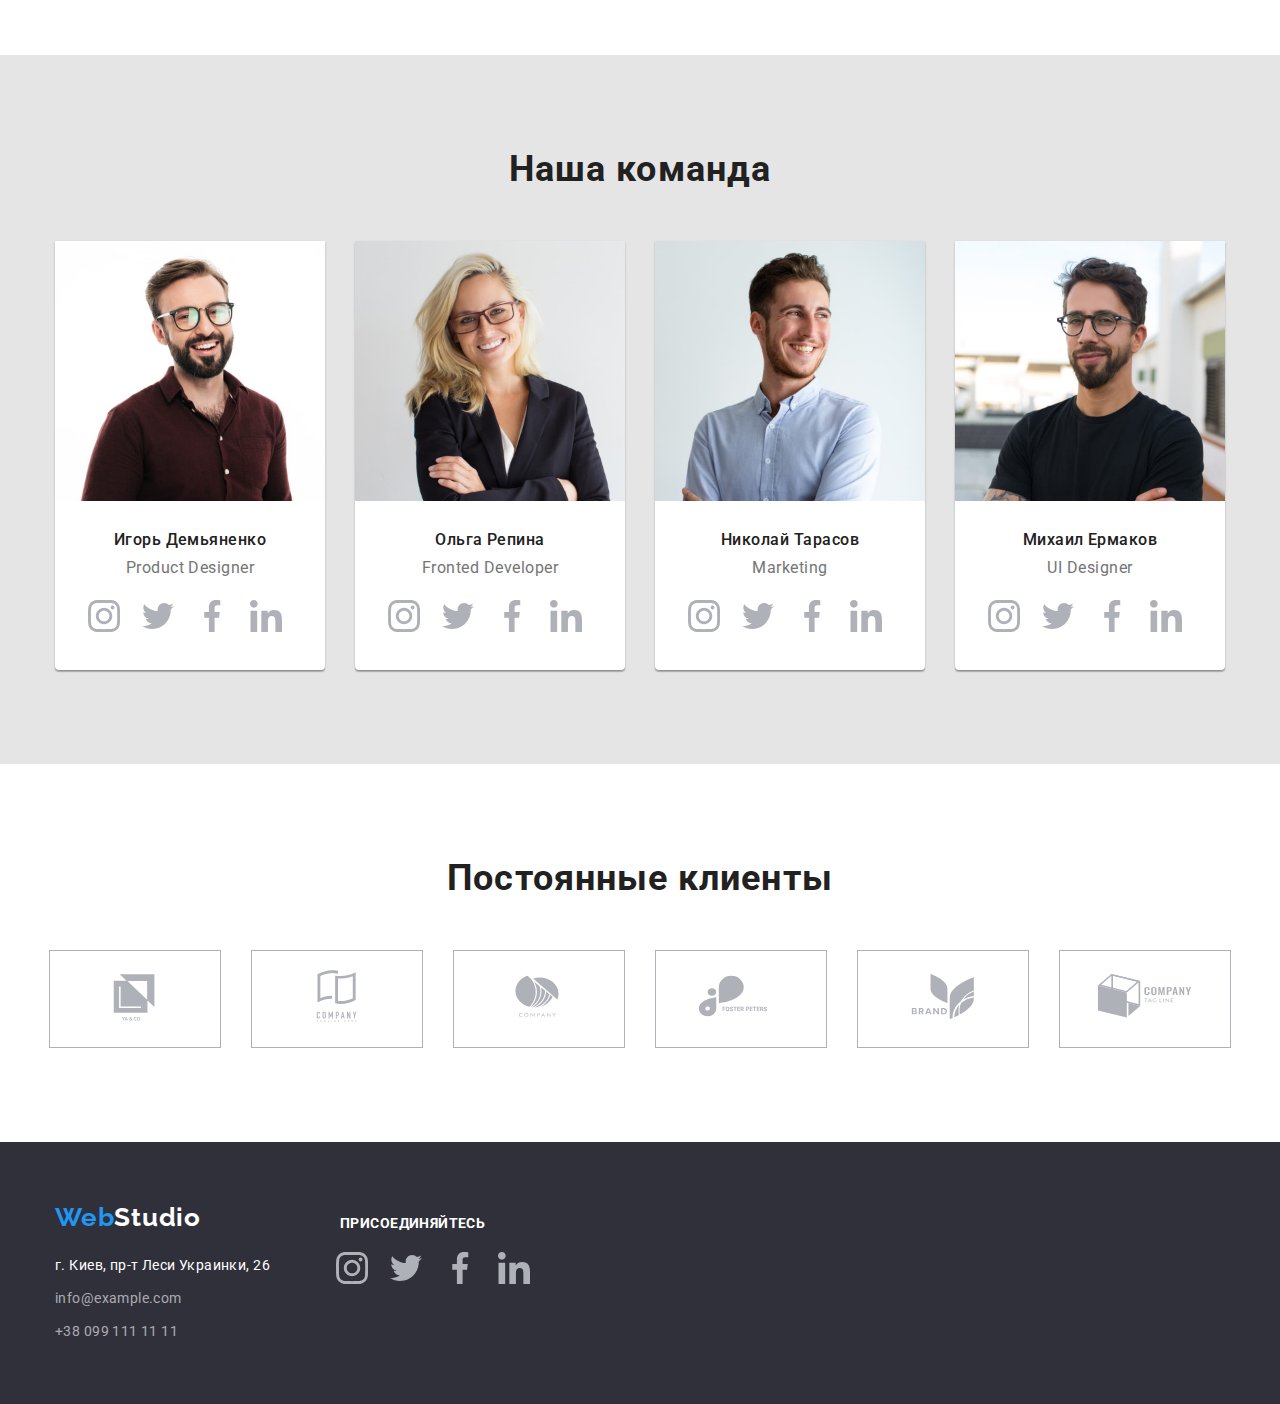
==== commit ab88551f: "add 30.05." ====
--- a/index.html
+++ b/index.html
@@ -262,6 +262,8 @@
     </main>
     <footer class="address">
       <div class="container">
+        <div class="addresses-group">
+          <div>
         <a href="./index.html" class="logo"
           >Web<span class="studio-white">Studio</span></a
         >
@@ -280,6 +282,28 @@
             </li>
           </ul>
         </address>
+        </div>
+        <div class="footer-icon-soc">
+          <p class="welcome-soc">ПРИСОЕДИНЯЙТЕСЬ</p>
+          <ul class="icons-team">
+            <li class="icon-item"><a class="icons-social" href="">
+                <svg class="icon-inst">
+                  <use href="./images/icon/icons.svg#icon-instagram"></use>
+                </svg>
+              </a></li>
+            <li class="icon-item"><a class="icons-social" href=""><svg class="icon-inst">
+                  <use href="./images/icon/icons.svg#icon-twitter"></use>
+                </svg>
+              </a></li>
+            <li class="icon-item"><a class="icons-social" href=""><svg class="icon-inst">
+                  <use href="./images/icon/icons.svg#icon-facebook"></use>
+                </svg></a></li>
+            <li class="icon-item"><a class="icons-social" href=""><svg class="icon-inst">
+                  <use href="./images/icon/icons.svg#icon-linkedin"></use>
+                </svg></a></li>
+          </ul>
+        </div>
+        </div>
       </div>
     </footer>
   </body>
--- a/css/styles.css
+++ b/css/styles.css
@@ -425,7 +425,24 @@
 height: 60px;
 
 }
+/* Icon-footer */
+.footer-icon-soc .welcome-soc {
+font-family: var(--primery-text);
+font-weight: bold;
+font-size: 14px;
+line-height: 1.14;
+letter-spacing: 3%;
+color: var(--primery-background);
+}
+.footer-icon-soc {
+  margin-left: 70px;
+
+}
+.addresses-group {
+  display: flex;
+}
 /* Icons headre-contacts */
+
 .link-header {
   display: inline-flex;
   align-items: center;
@@ -477,6 +494,7 @@
 
 /* footer */
 
+
 .address {
   background: #2f303a;
   font-family: var(--primery-text);
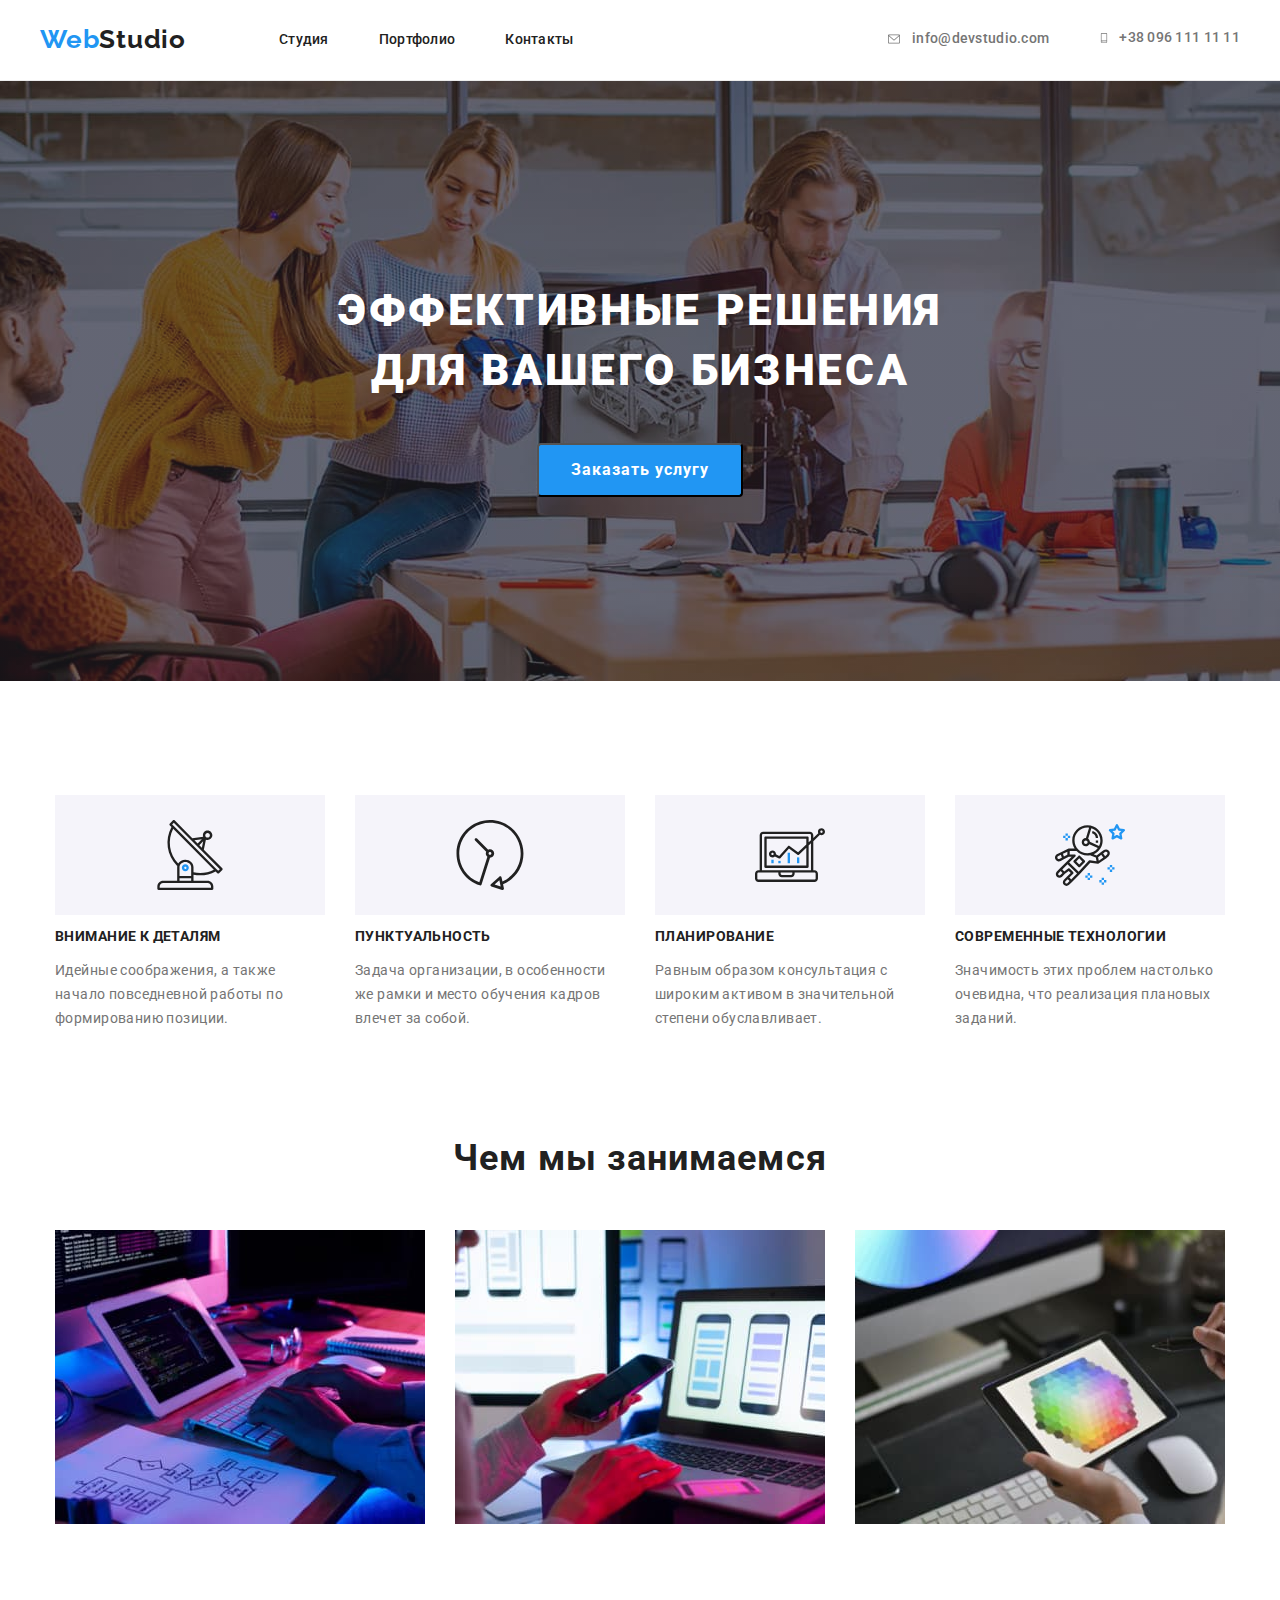
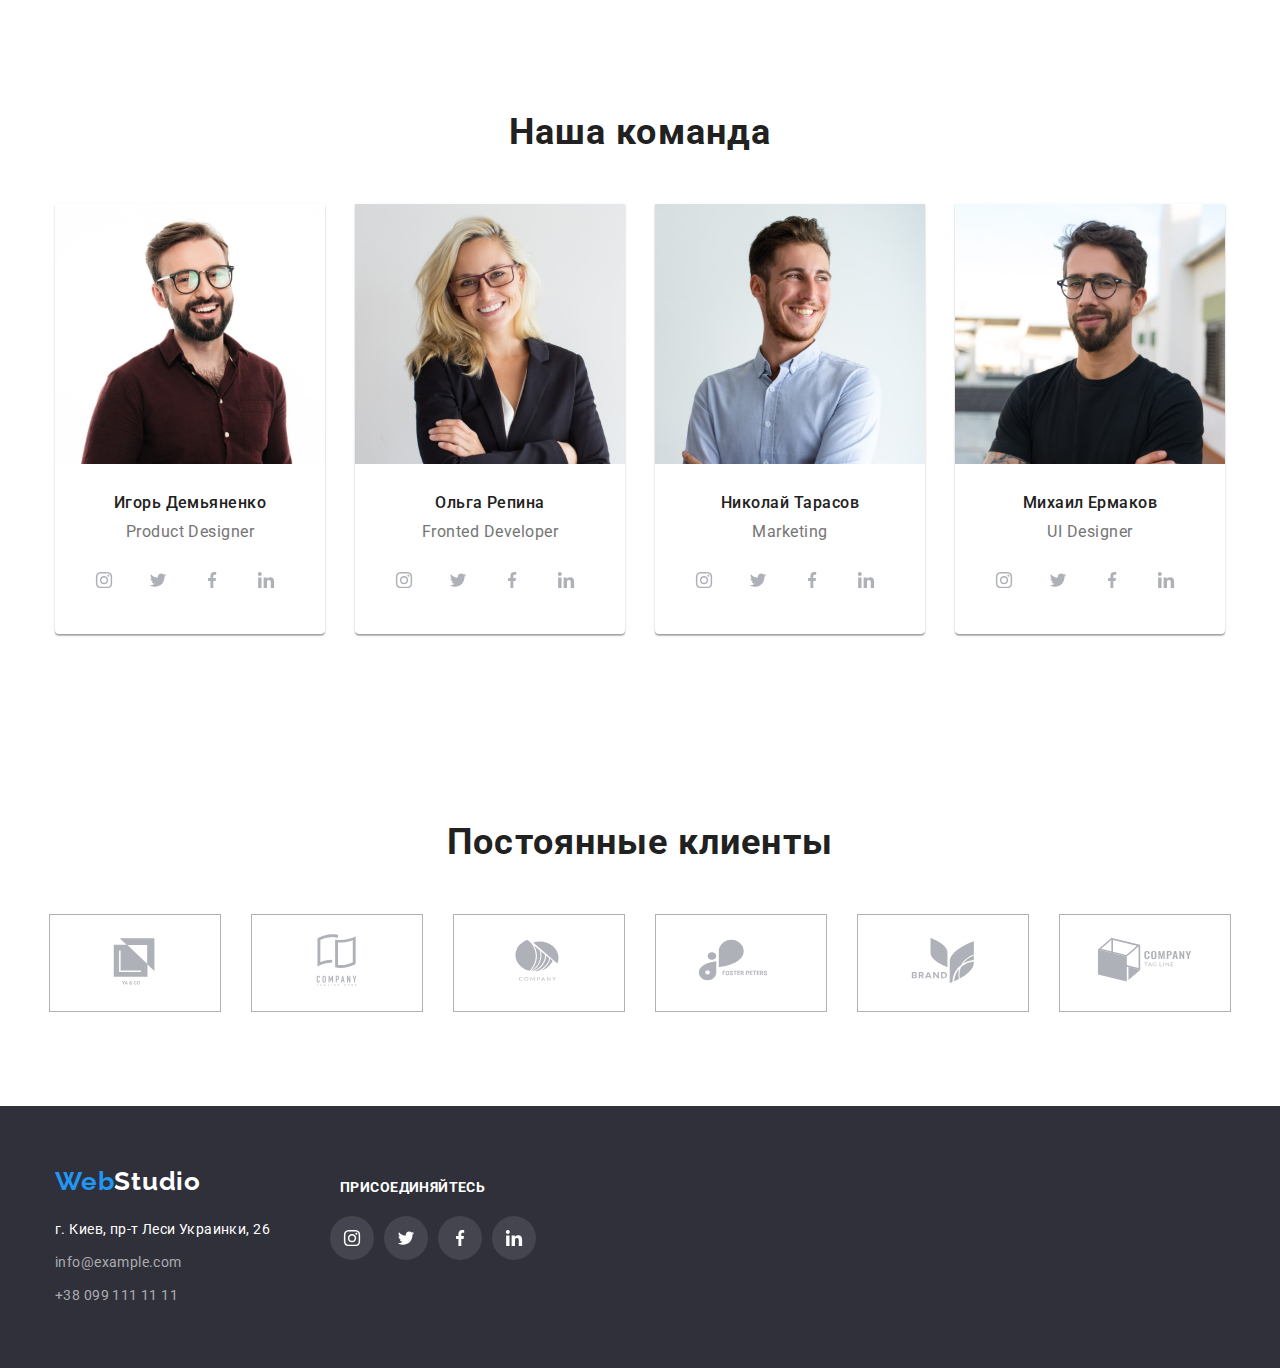
==== commit 50e9b713: "add work 4(31/05)" ====
--- a/index.html
+++ b/index.html
@@ -117,7 +117,7 @@
           </ul>
         </div>
       </section>
-      <section class="team">
+      
         <section class="section">
           <div class="container">
             <h2 class="doing-work">Наша команда</h2>
@@ -230,7 +230,7 @@
               </li>
             </ul>
           </div>
-        </section>
+       
       </section>
       <section class="section">
         <div class="container">
@@ -286,19 +286,19 @@
         <div class="footer-icon-soc">
           <p class="welcome-soc">ПРИСОЕДИНЯЙТЕСЬ</p>
           <ul class="icons-team">
-            <li class="icon-item"><a class="icons-social" href="">
-                <svg class="icon-inst">
+            <li class="icon-item border-b-c-soc"><a class="icons-social" href="">
+                <svg class="icon-inst fill-footer-soc">
                   <use href="./images/icon/icons.svg#icon-instagram"></use>
                 </svg>
               </a></li>
-            <li class="icon-item"><a class="icons-social" href=""><svg class="icon-inst">
+            <li class="icon-item border-b-c-soc"><a class="icons-social" href=""><svg class="icon-inst fill-footer-soc">
                   <use href="./images/icon/icons.svg#icon-twitter"></use>
                 </svg>
               </a></li>
-            <li class="icon-item"><a class="icons-social" href=""><svg class="icon-inst">
+            <li class="icon-item border-b-c-soc"><a class="icons-social" href=""><svg class="icon-inst fill-footer-soc">
                   <use href="./images/icon/icons.svg#icon-facebook"></use>
                 </svg></a></li>
-            <li class="icon-item"><a class="icons-social" href=""><svg class="icon-inst">
+            <li class="icon-item border-b-c-soc"><a class="icons-social" href=""><svg class="icon-inst fill-footer-soc">
                   <use href="./images/icon/icons.svg#icon-linkedin"></use>
                 </svg></a></li>
           </ul>
--- a/css/styles.css
+++ b/css/styles.css
@@ -198,6 +198,13 @@
   width: 270px;
   margin-right: 30px;
 }
+.feature-title {
+  font-family: var(--primery-text);
+  font-weight: bold;
+  font-size: 14px;
+  line-height: 1.14;
+  letter-spacing: 3%;
+}
 .block-features::before {
   content: "";
   display: block;
@@ -246,53 +253,31 @@
   align-items: center;
 }
 .icon-inst {
-  width: 32px;
-  height: 32px;
-  fill: #AFB1B8; 
-}
- .icon-inst:hover,
- .icon-inst:focus {
-  fill:#fff;
- }
+  width: 20px;
+  height: 16.25px;
+  fill: #afb1b8;
+}
+.icon-inst:hover,
+.icon-inst:focus {
+  fill: #fff;
+}
 
 .icons-social:hover,
 .icons-social:focus {
   background: var(--accent-color);
   color: white;
-  fill:#fff;
-}  
-
-/* .icons-social:nth-child(1) {
-  background-image: url(..//images/icons.svg/instagram.svg); 
-  background-position: center;
-  background-repeat: no-repeat;
+  fill: #fff;
+}
+/* Footer social icons */
+.fill-footer-soc {
+  fill: #fff;
+}
+.border-b-c-soc {
   border-radius: 50%;
-  background-size: 20px;
-  margin-left: 30px;
-}
-.icons-social:nth-child(2) {
-  background-image: url(..//images/icons.svg/twitter.svg); 
-  background-position: center;
-  background-repeat: no-repeat;
-  border-radius: 50%;
-}
-.icons-social:nth-child(3) {
-  background-image: url(..//images/icons.svg/facebook.svg); 
-  background-position: center;
-  background-repeat: no-repeat;
-  border-radius: 50%;
-}
-.icons-social:nth-child(4) {
-  background-image: url(..//images/icons.svg/linkedin.svg); 
-   background-position: center;
-  background-repeat: no-repeat;
-  border-radius: 50%; 
-  margin-right: 30px;
-}
-.icons-social {
-  margin: 10px; */
-}
-*/ .features-list h3 {
+  background-color: rgba(255, 255, 255, 0.1);
+}
+
+.features-list h3 {
   font-family: var(--primery-text);
   font-weight: bold;
   font-size: 14px;
@@ -387,13 +372,13 @@
   color: var(--primery-color);
 }
 .company-clients {
- font-family: var(--primery-text);
+  font-family: var(--primery-text);
   font-weight: bold;
   font-size: 36px;
   line-height: 1.16em;
   text-align: center;
   letter-spacing: 0.03em;
-margin: 0 0 50px 0;
+  margin: 0 0 50px 0;
 }
 .item-clients {
   list-style: none;
@@ -404,39 +389,39 @@
   padding: 0;
 }
 .border-icon {
-  border: 1px solid #AFB1B8;
+  border: 1px solid #afb1b8;
   margin-left: 30px;
-  fill: #AFB1B8;
+  fill: #afb1b8;
 }
 .border-icon:hover {
-fill: #2196f3;
+  fill: #2196f3;
+  border: 1px solid #2196f3;
 }
 .border-icon:first-child {
   margin-left: 0;
 }
 .size-button-client {
-  padding: 0; 
+  padding: 0;
   margin: 16px 32px;
-border:none;
-background-color: var(--primery-background);
+  border: none;
+  background-color: var(--primery-background);
 }
 .icon-clients {
   width: 106px;
-height: 60px;
-
+  height: 60px;
 }
 /* Icon-footer */
 .footer-icon-soc .welcome-soc {
-font-family: var(--primery-text);
-font-weight: bold;
-font-size: 14px;
-line-height: 1.14;
-letter-spacing: 3%;
-color: var(--primery-background);
+  font-family: var(--primery-text);
+  font-weight: bold;
+  font-size: 14px;
+  line-height: 1.14;
+  letter-spacing: 3%;
+  color: var(--primery-background);
+  margin-bottom: 20px;
 }
 .footer-icon-soc {
   margin-left: 70px;
-
 }
 .addresses-group {
   display: flex;
@@ -447,14 +432,12 @@
   display: inline-flex;
   align-items: center;
   fill: #757575;
- 
 }
 .icons-letter {
   display: inline-block;
   width: 16px;
   height: 12px;
   margin-right: 10px;
-  
 }
 .icons-tel {
   display: inline-block;
@@ -463,7 +446,7 @@
   margin-right: 10px;
 }
 .link-header:hover {
-  fill:var(--accent-color);
+  fill: var(--accent-color);
 }
 
 .site-nav .link-header:hover,
@@ -484,16 +467,12 @@
 .section {
   color: var(--primery-color);
 }
-.team {
-  background-color: var(--section-background);
-}
 
 .section-button p {
   color: var(--title-color);
 }
 
 /* footer */
-
 
 .address {
   background: #2f303a;
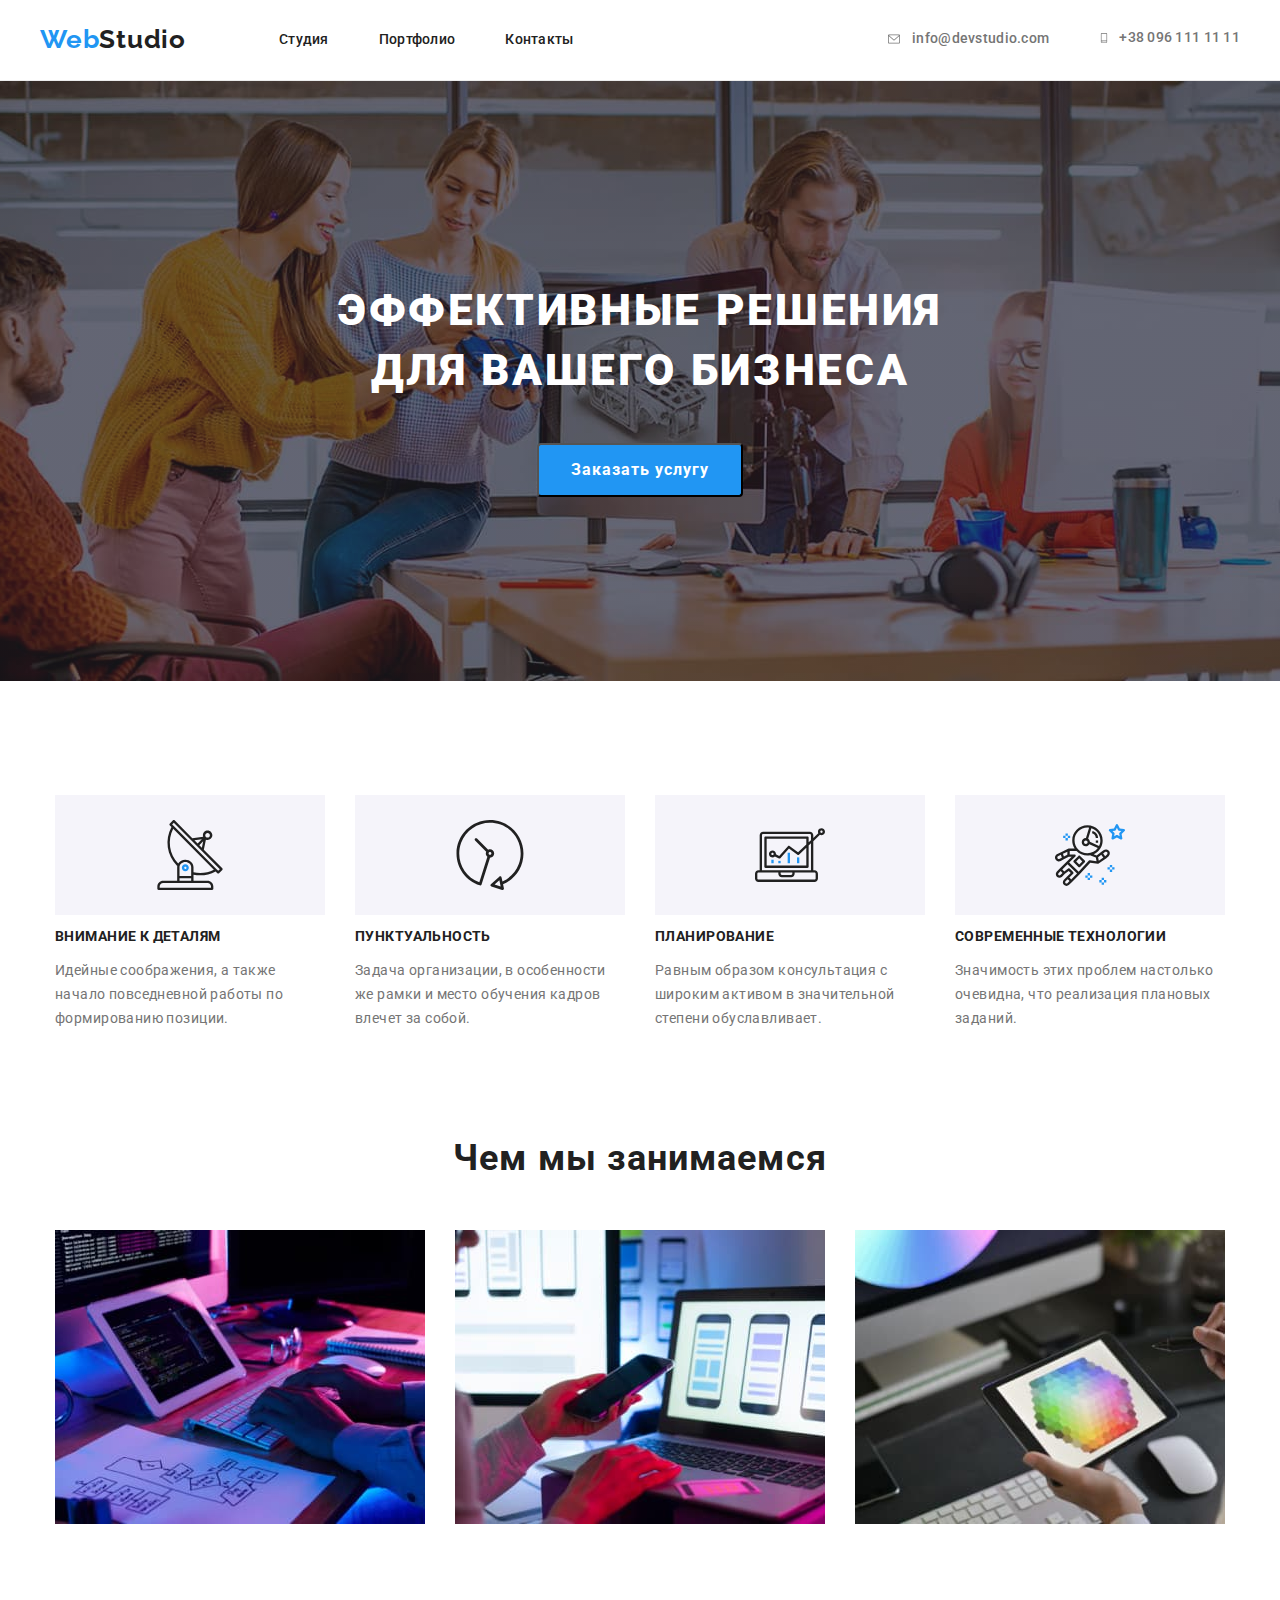
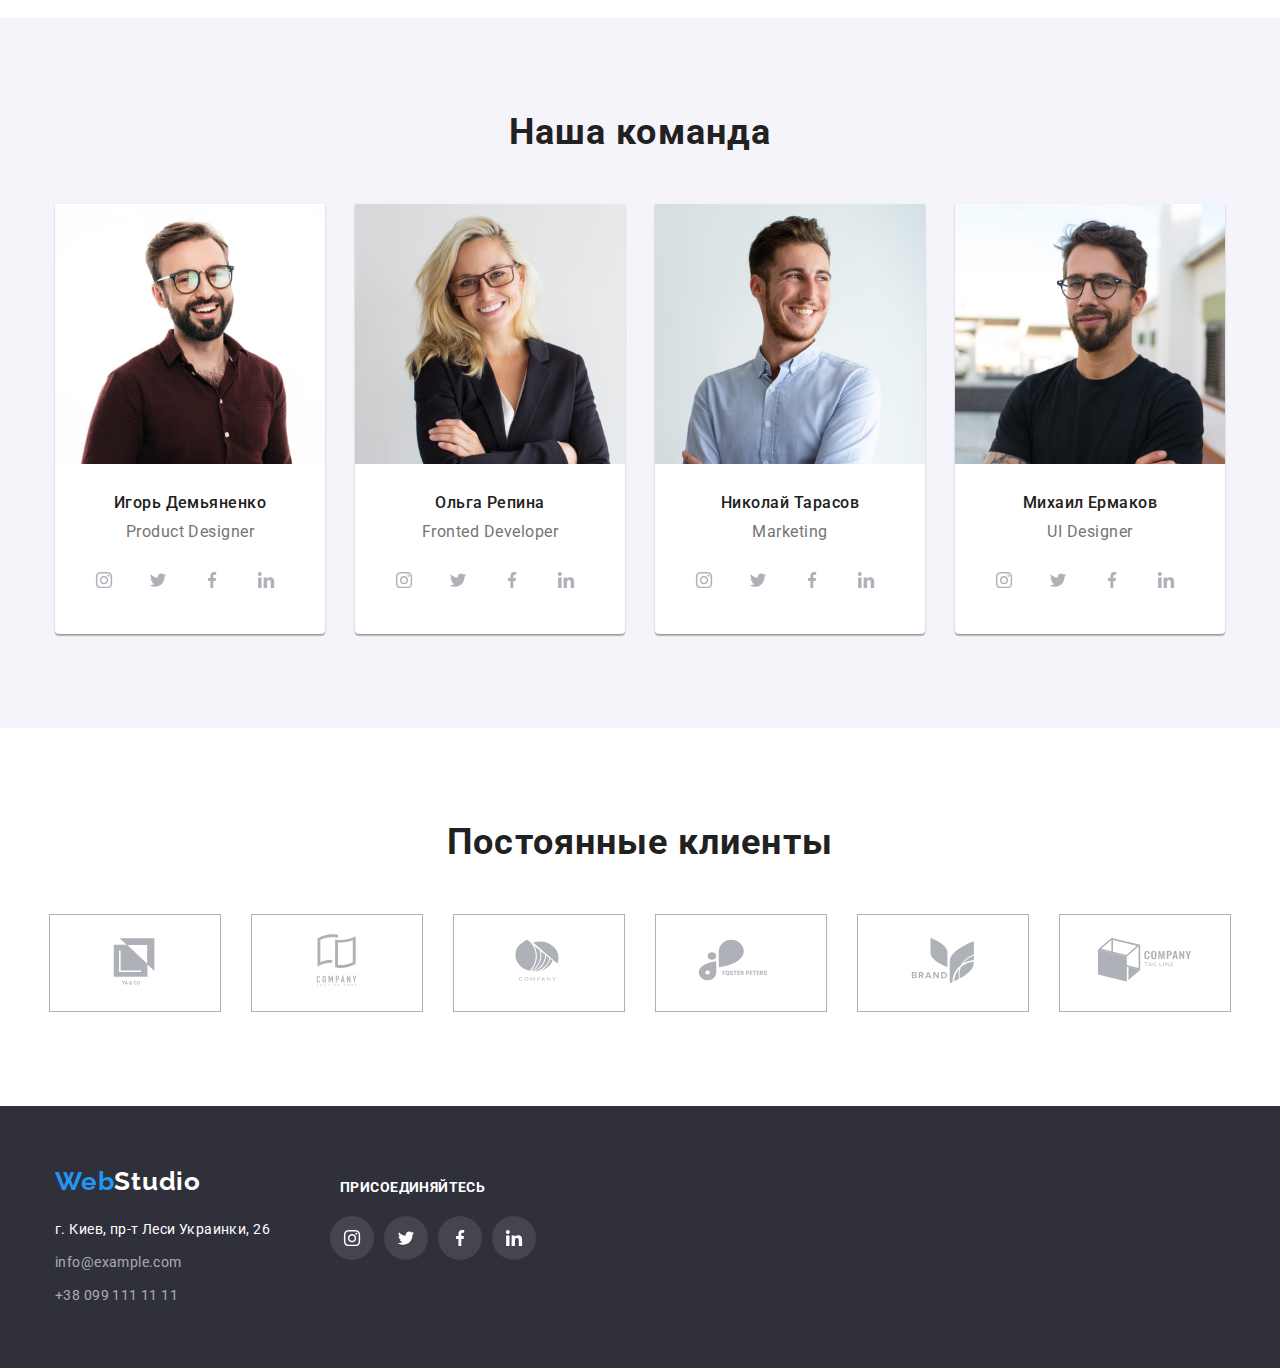
==== commit 2167dc24: "add 4works(31.05)" ====
--- a/index.html
+++ b/index.html
@@ -118,7 +118,7 @@
         </div>
       </section>
       
-        <section class="section">
+        <section class="section team-b-g">
           <div class="container">
             <h2 class="doing-work">Наша команда</h2>
 
--- a/css/styles.css
+++ b/css/styles.css
@@ -393,7 +393,8 @@
   margin-left: 30px;
   fill: #afb1b8;
 }
-.border-icon:hover {
+.border-icon:hover,
+.border-icon:focus {
   fill: #2196f3;
   border: 1px solid #2196f3;
 }
@@ -466,6 +467,9 @@
 
 .section {
   color: var(--primery-color);
+}
+.team-b-g {
+  background-color: #f5f4fa;
 }
 
 .section-button p {
@@ -552,7 +556,11 @@
   padding: 0;
   margin-top: 0;
 }
-
+.block-projects:hover,
+.block-projects:focus {
+  box-shadow: 0px 1px 1px rgba(0, 0, 0, 0.12), 0px 4px 4px rgba(0, 0, 0, 0.06),
+    1px 4px 6px rgba(0, 0, 0, 0.16);
+}
 .link {
   font-family: var(--primery-text);
   font-weight: 500;
@@ -579,6 +587,8 @@
 .link:focus {
   background-color: var(--accent-color);
   color: var(--primery-background);
+  box-shadow: 0px 1px 1px rgba(0, 0, 0, 0.12), 0px 4px 4px rgba(0, 0, 0, 0.06),
+    1px 4px 6px rgba(0, 0, 0, 0.16);
 }
 .link {
   color: var(--primery-color);
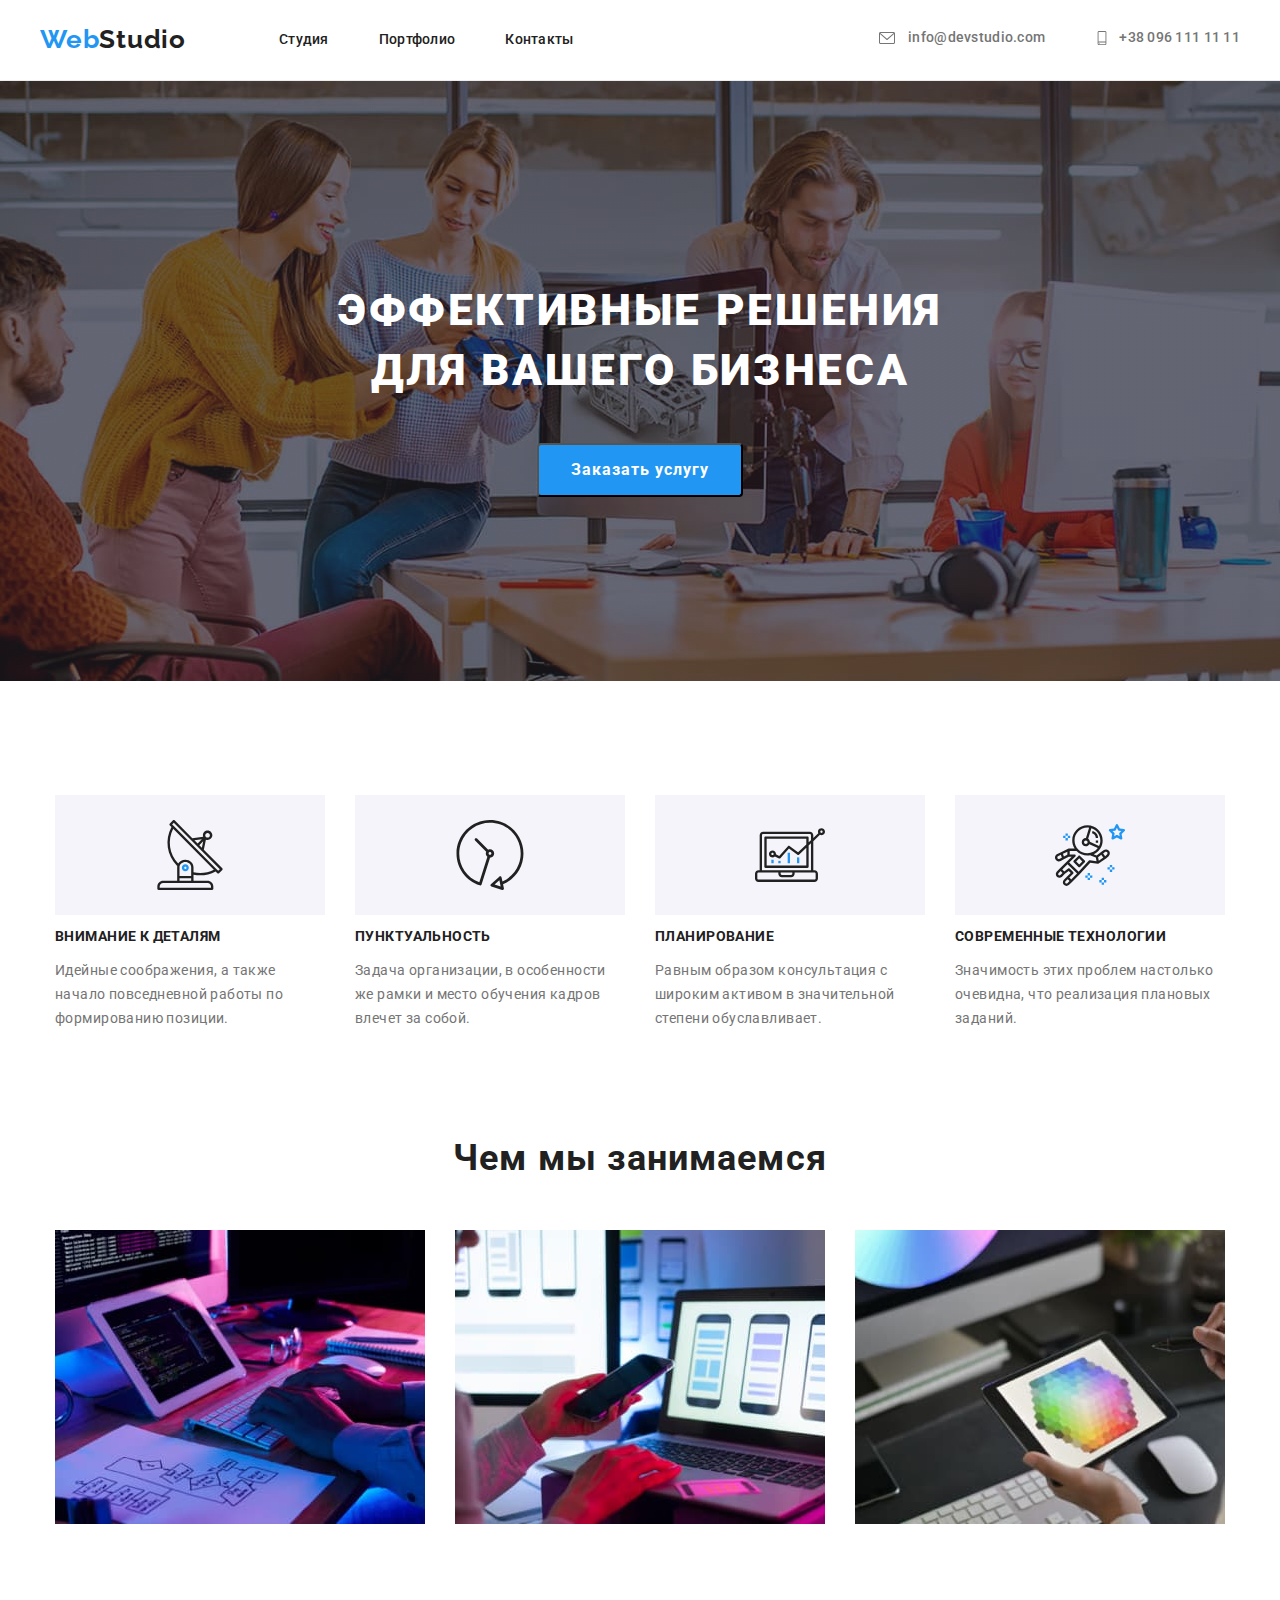
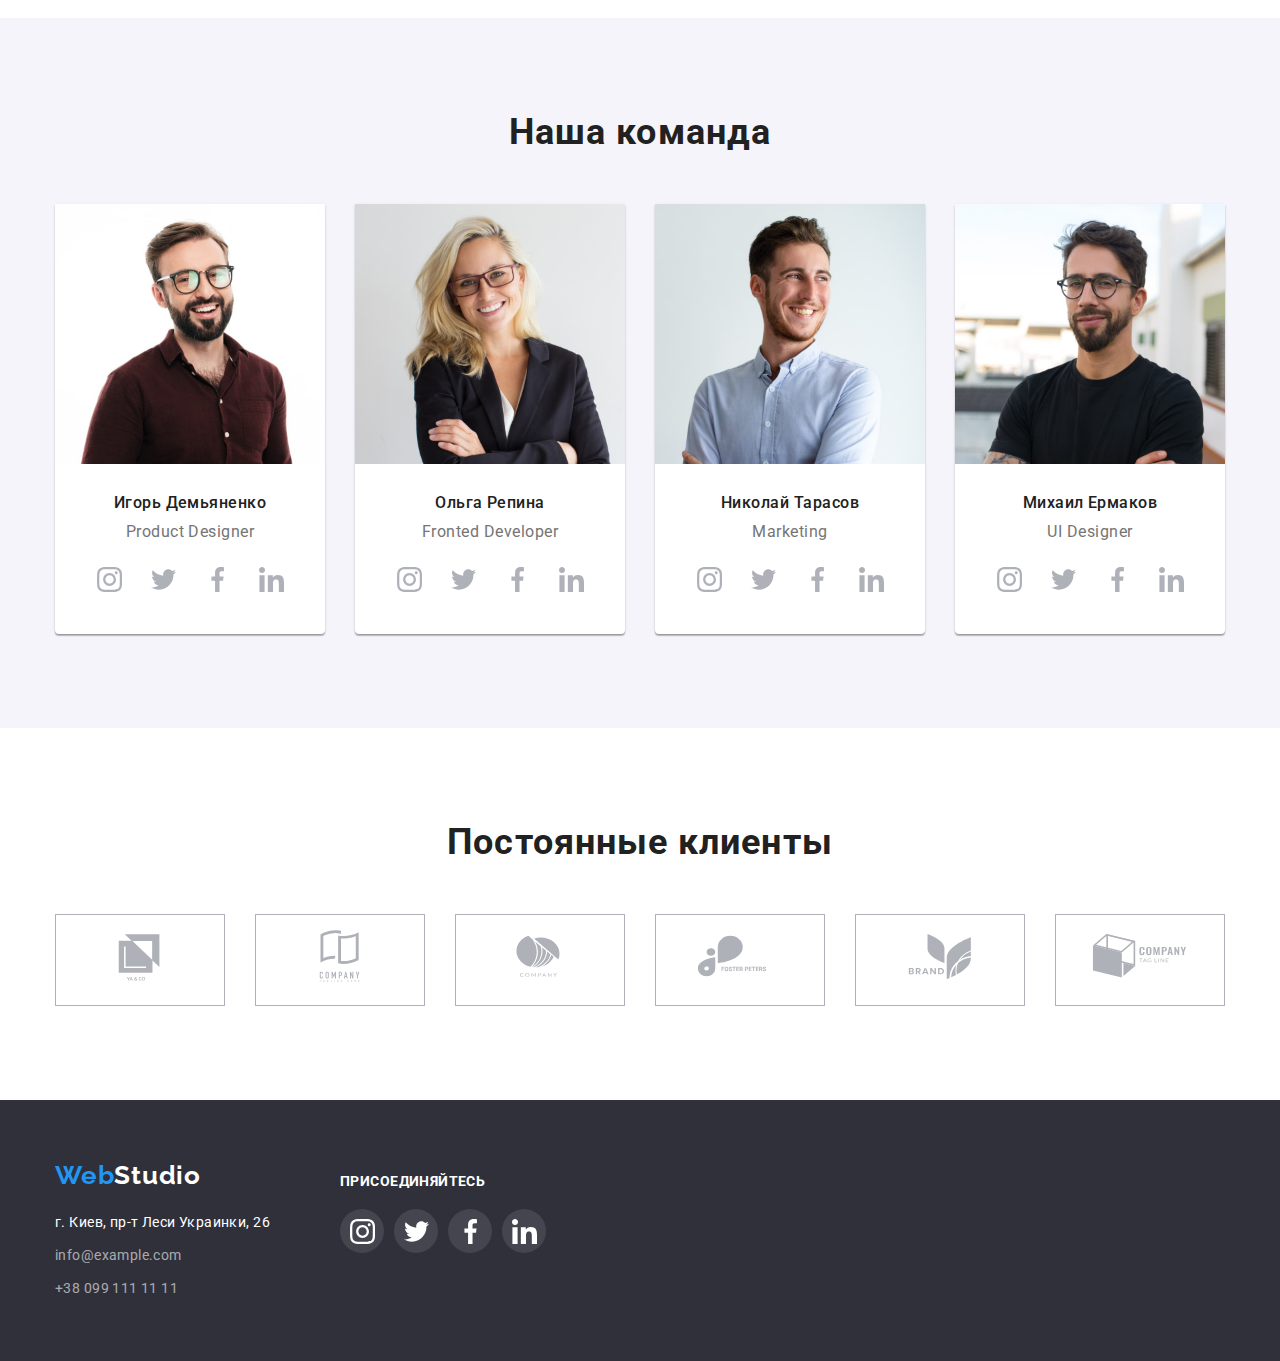
==== commit 962ce64b: "add 4th work 01.06" ====
--- a/index.html
+++ b/index.html
@@ -33,7 +33,7 @@
         <ul class="auth-nav list">
           <li class="group">
             <a class="link-header" href="mailto:info@devstudio.com"
-              ><svg class="icons-letter"><use href="/images/icon/icons.svg#icon-envelope"></use></svg>
+              ><svg class="icons-letter"><use href="./images/icon/icons.svg#icon-envelope"></use></svg>
               info@devstudio.com</a>
             
           </li>
@@ -215,10 +215,16 @@
                         <use href="./images/icon/icons.svg#icon-instagram"></use>
                       </svg>
                     </a></li>
-                  <li class="icon-item"><a class="icons-social" href=""><svg class="icon-inst">
+
+
+                  <li class="icon-item">
+                    <a class="icons-social" href="">
+                    <svg class="icon-inst">
                         <use href="./images/icon/icons.svg#icon-twitter"></use>
                       </svg>
                     </a></li>
+
+
                   <li class="icon-item"><a class="icons-social" href=""><svg class="icon-inst">
                         <use href="./images/icon/icons.svg#icon-facebook"></use>
                       </svg></a></li>
@@ -236,25 +242,25 @@
         <div class="container">
        <h2 class="company-clients">Постоянные клиенты</h2>
         <ul class="item-clients">
-          <li class="border-icon"><button class="size-button-client" type="button"><svg class="icon-clients">
+          <li class="border-icon"><a class="size-button-client" href=""><svg class="icon-clients">
             <use href="./images/icon/icons.svg#icon-Logo">
             </use>
-          </svg></button></li>
-          <li class="border-icon"><button class="size-button-client" type="button"><svg class="icon-clients"><use href="./images/icon/icons.svg#icon-Logo1">
-          </use>
-          </svg></button></li>
-          <li class="border-icon"><button class="size-button-client" type="button"><svg class="icon-clients"><use href="./images/icon/icons.svg#icon-Logo2">
-          </use>
-          </svg></button></li>
-          <li class="border-icon"><button class="size-button-client" type="button"><svg class="icon-clients"><use href="./images/icon/icons.svg#icon-Logo3">
-          </use>
-          </svg></button></li>
-          <li class="border-icon"><button class="size-button-client" type="button"><svg class="icon-clients"><use href="./images/icon/icons.svg#icon-Logo4">
-          </use>
-          </svg></button></li>
-          <li class="border-icon"><button class="size-button-client" type="button"><svg class="icon-clients"><use href="./images/icon/icons.svg#icon-Logo5">
-          </use>
-          </svg></button></li>
+          </svg></a></li>
+          <li class="border-icon"><a class="size-button-client" href=""><svg class="icon-clients"><use href="./images/icon/icons.svg#icon-Logo1">
+          </use>
+          </svg></a></li>
+          <li class="border-icon"><a class="size-button-client" href=""><svg class="icon-clients"><use href="./images/icon/icons.svg#icon-Logo2">
+          </use>
+          </svg></a></li>
+          <li class="border-icon"><a class="size-button-client" href=""><svg class="icon-clients"><use href="./images/icon/icons.svg#icon-Logo3">
+          </use>
+          </svg></a></li>
+          <li class="border-icon"><a class="size-button-client" href=""><svg class="icon-clients"><use href="./images/icon/icons.svg#icon-Logo4">
+          </use>
+          </svg></a></li>
+          <li class="border-icon"><a class="size-button-client" href=""><svg class="icon-clients"><use href="./images/icon/icons.svg#icon-Logo5">
+          </use>
+          </svg></a></li>
         </ul>
         </div>
       </section>
--- a/css/styles.css
+++ b/css/styles.css
@@ -235,12 +235,14 @@
   margin: 0;
   padding: 0;
   list-style: none;
-  margin-left: -10px;
 }
 .icon-item {
   margin-left: 10px;
   margin-bottom: 32px;
-}
+  border-radius: 50%;
+  background-color: #fff;
+}
+
 .icon-item:first-child {
   margin-left: 0;
 }
@@ -251,21 +253,25 @@
   display: flex;
   justify-content: center;
   align-items: center;
+  fill: #afb1b8;
 }
 .icon-inst {
-  width: 20px;
-  height: 16.25px;
+  width: 25px;
+  height: 25px;
   fill: #afb1b8;
 }
-.icon-inst:hover,
-.icon-inst:focus {
+.icons-social:hover .icon-inst,
+.icons-social:hover .icon-inst {
   fill: #fff;
-}
-
-.icons-social:hover,
+  background-color: var(--accent-color);
+}
+
+.icons-social:hover {
+  background: var(--accent-color);
+  fill: #fff;
+}
 .icons-social:focus {
   background: var(--accent-color);
-  color: white;
   fill: #fff;
 }
 /* Footer social icons */
@@ -392,6 +398,11 @@
   border: 1px solid #afb1b8;
   margin-left: 30px;
   fill: #afb1b8;
+  width: 170px;
+  height: 92px;
+  display: flex;
+  justify-content: center;
+  align-items: center;
 }
 .border-icon:hover,
 .border-icon:focus {
@@ -403,7 +414,6 @@
 }
 .size-button-client {
   padding: 0;
-  margin: 16px 32px;
   border: none;
   background-color: var(--primery-background);
 }
@@ -436,17 +446,18 @@
 }
 .icons-letter {
   display: inline-block;
-  width: 16px;
-  height: 12px;
+  width: 22px;
+  height: 16px;
   margin-right: 10px;
 }
 .icons-tel {
   display: inline-block;
-  width: 10px;
-  height: 16px;
+  width: 14px;
+  height: 22px;
   margin-right: 10px;
 }
-.link-header:hover {
+.link-header:hover,
+.link-header:focus {
   fill: var(--accent-color);
 }
 
